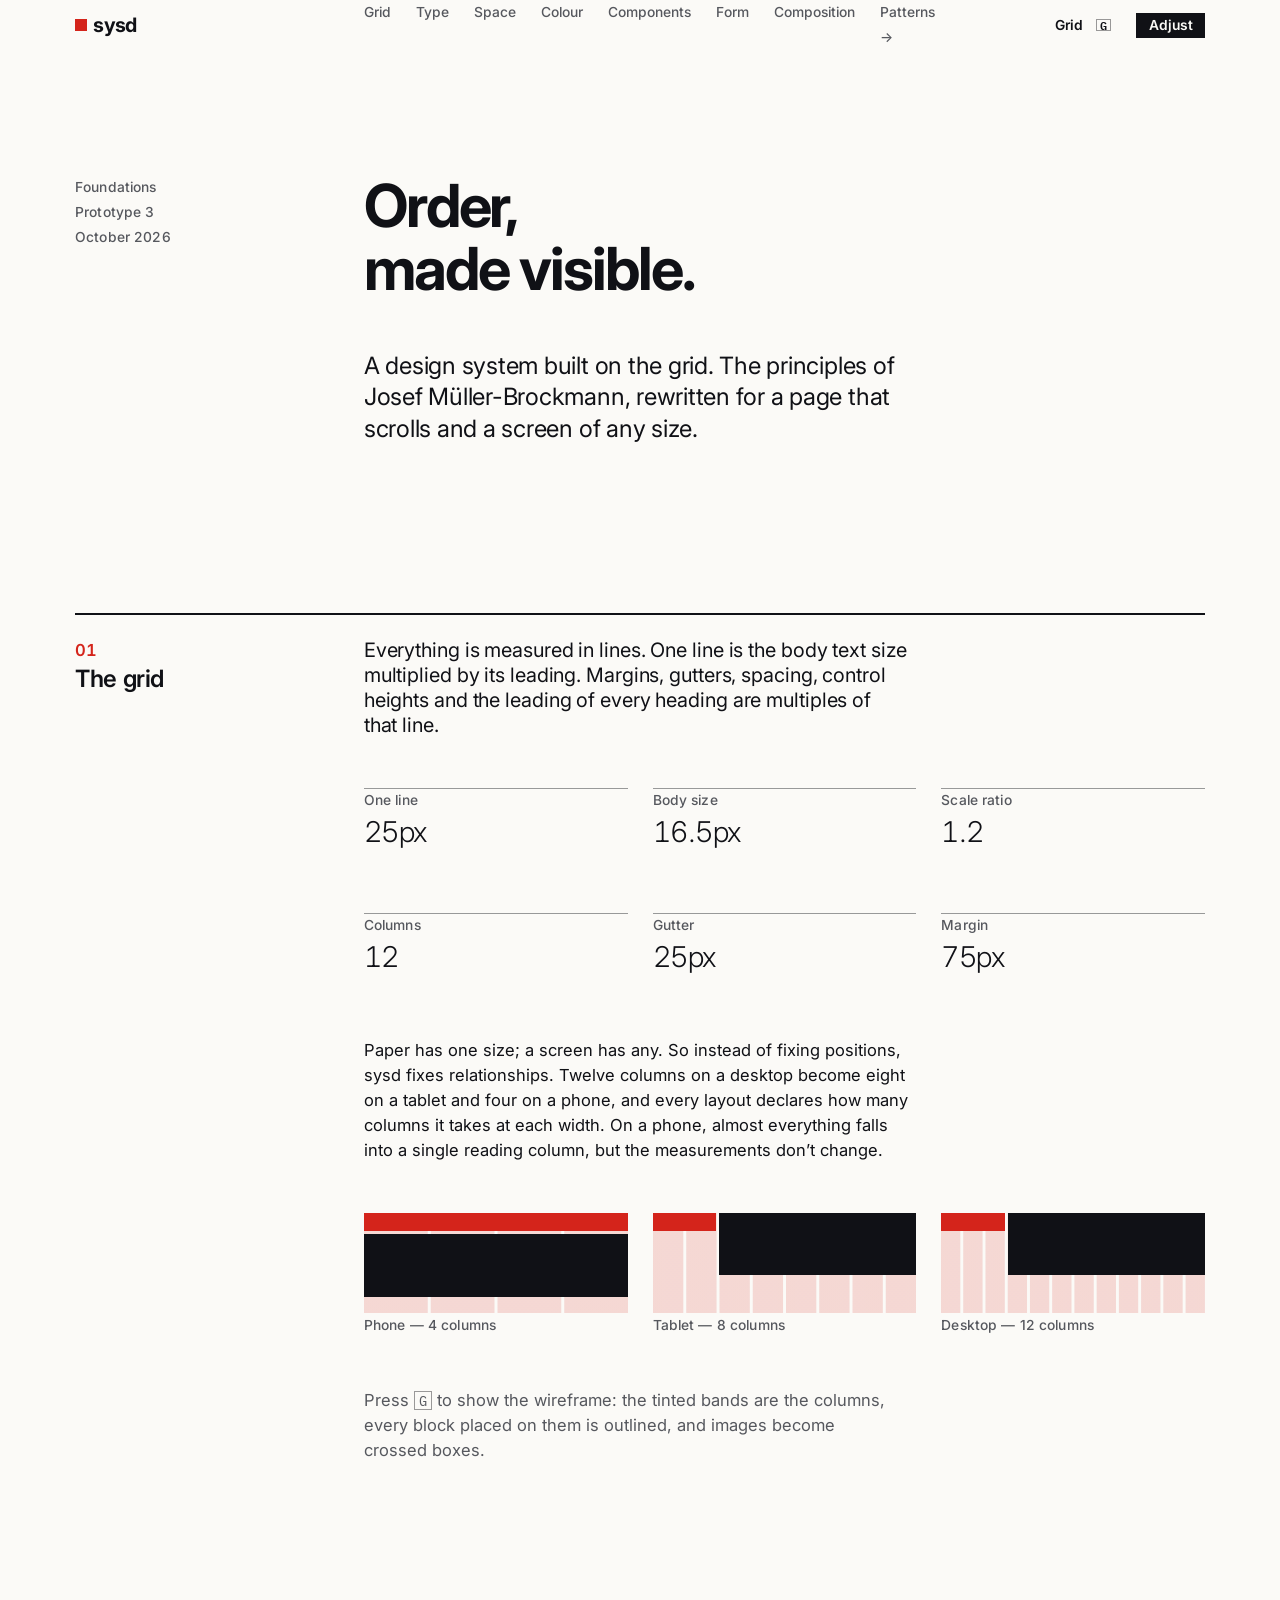
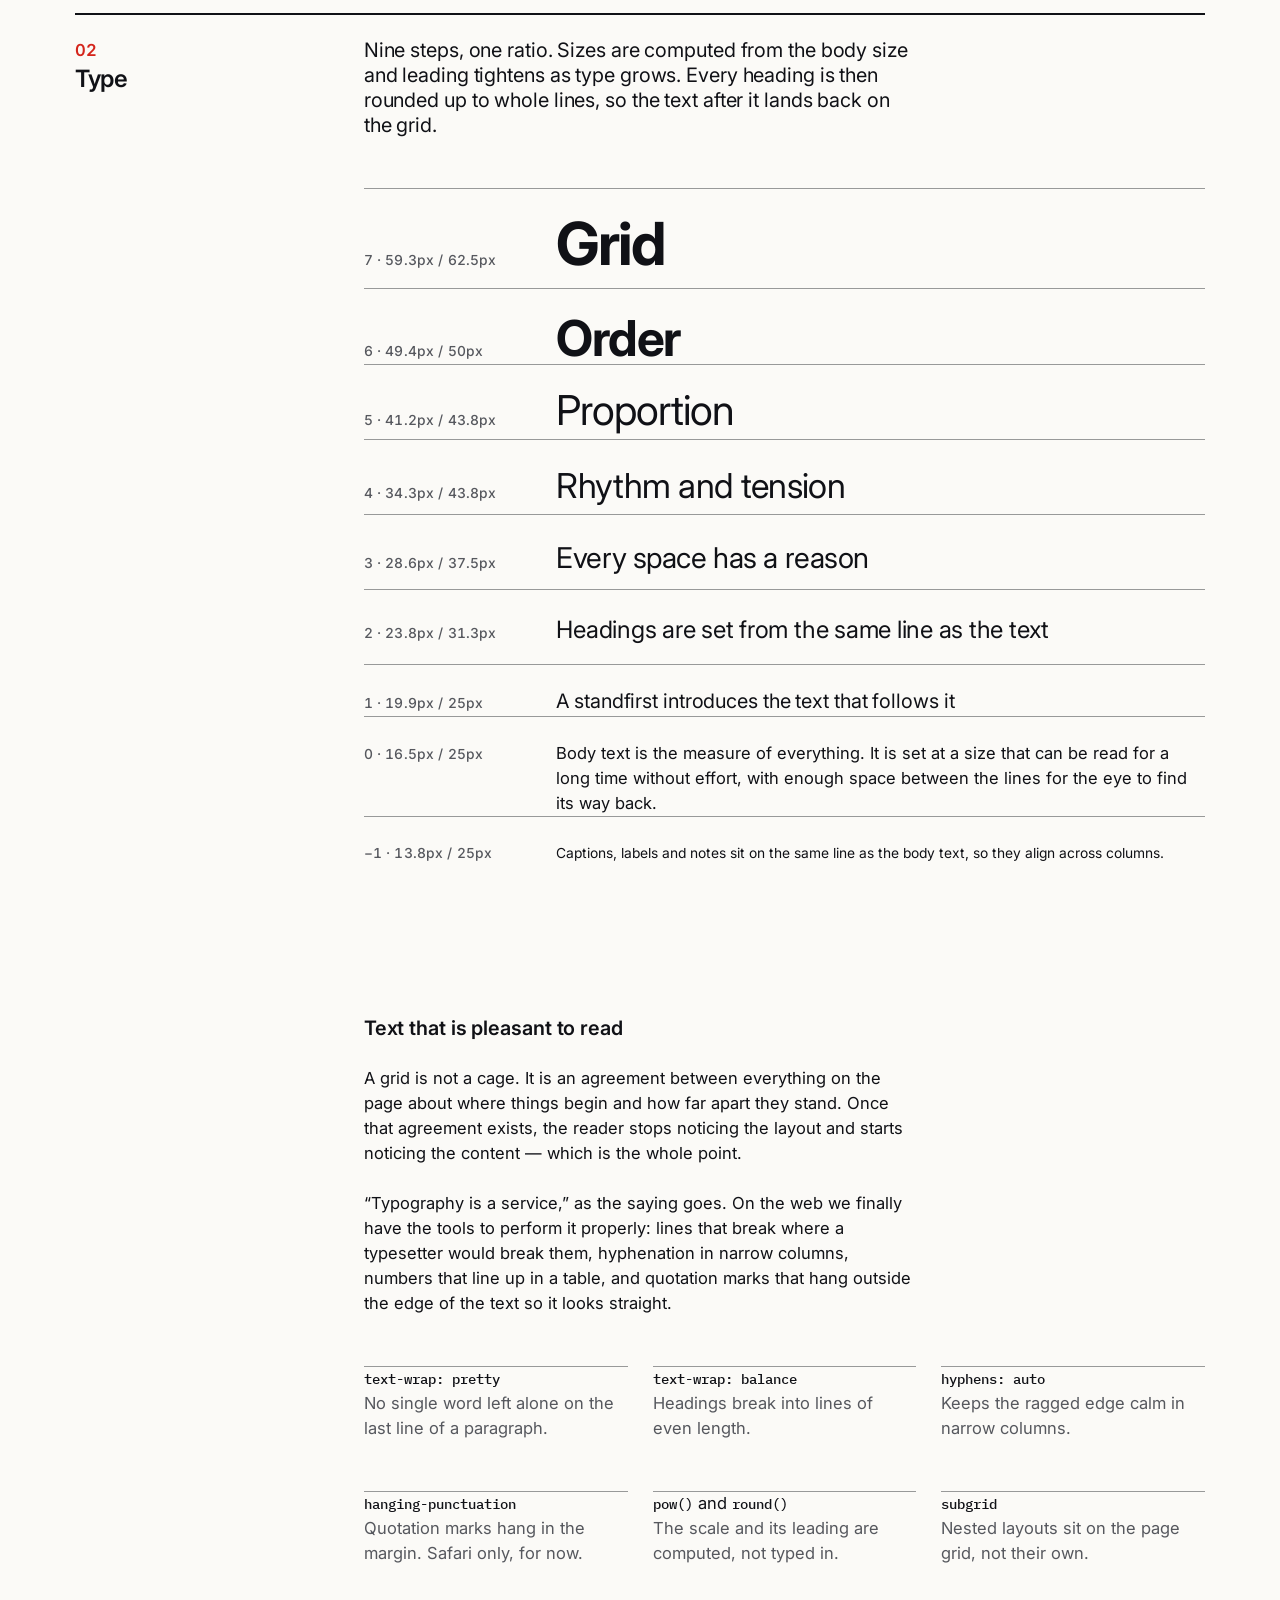
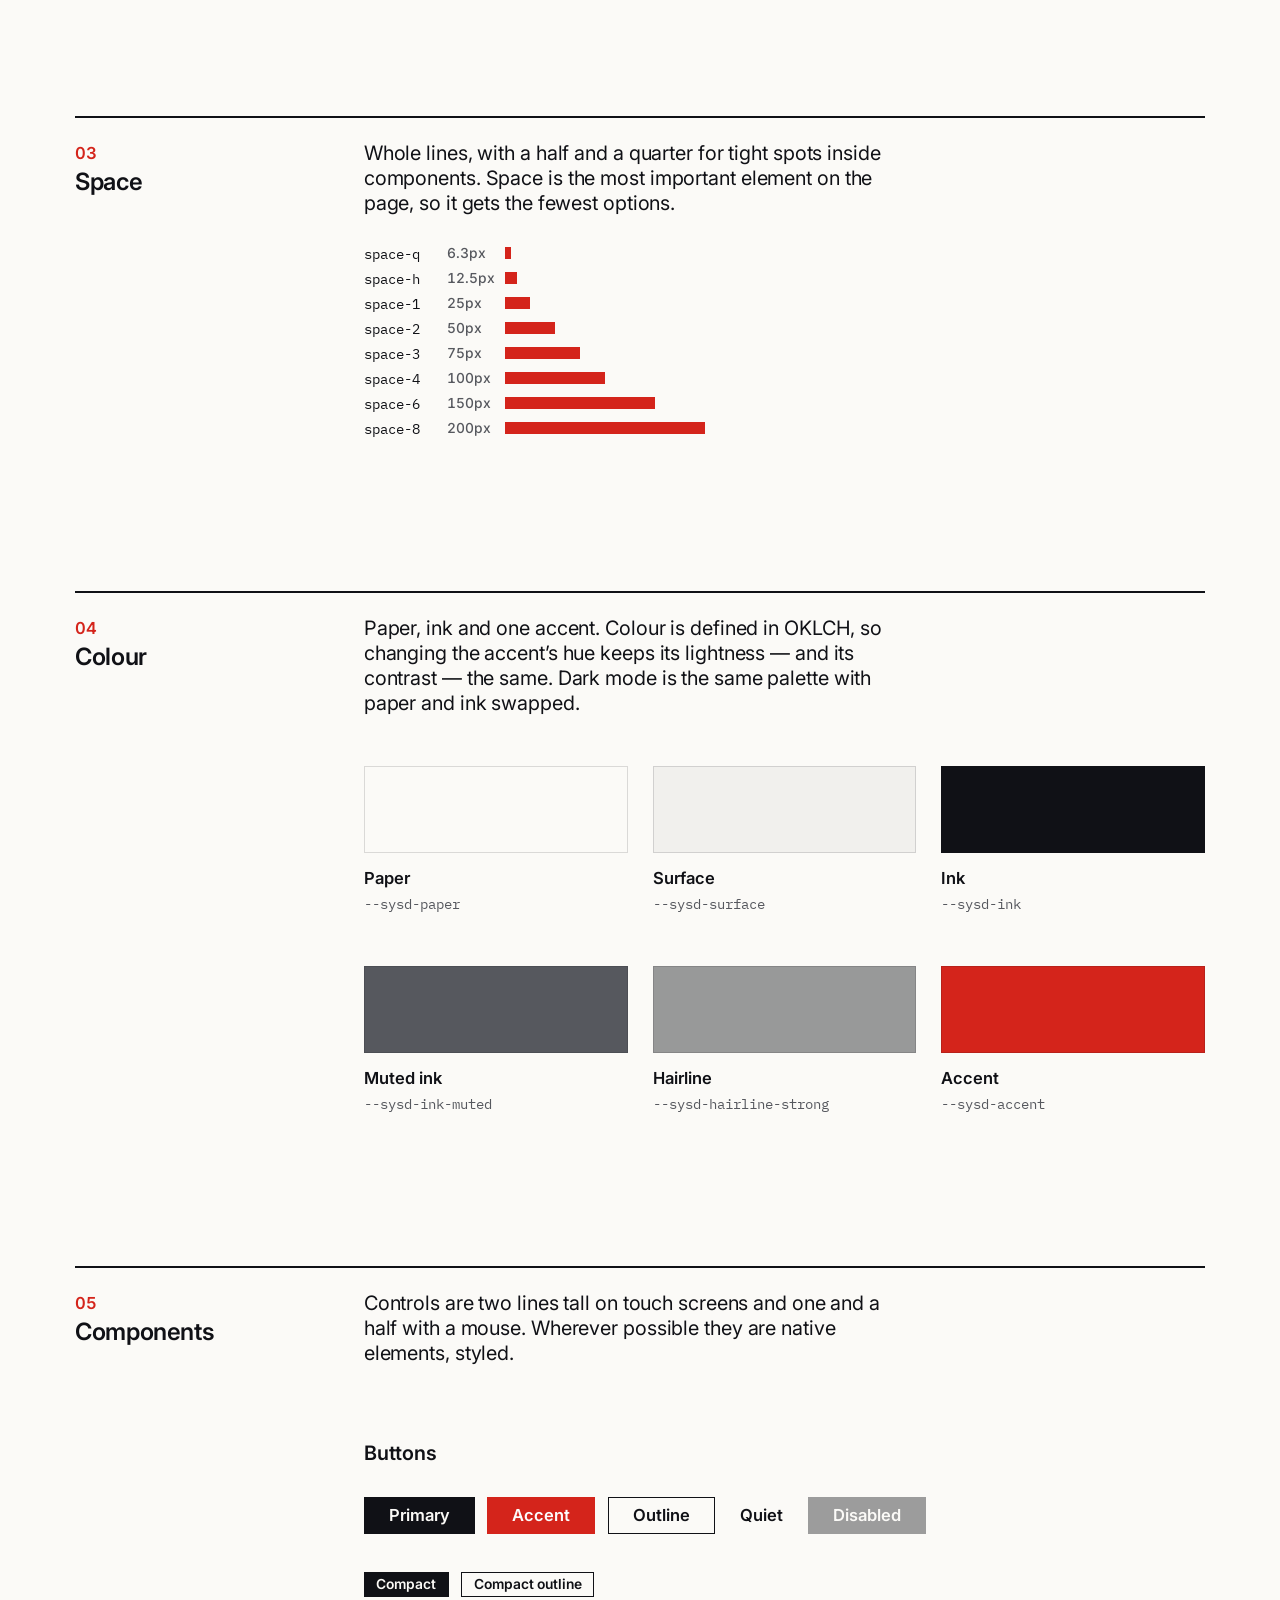
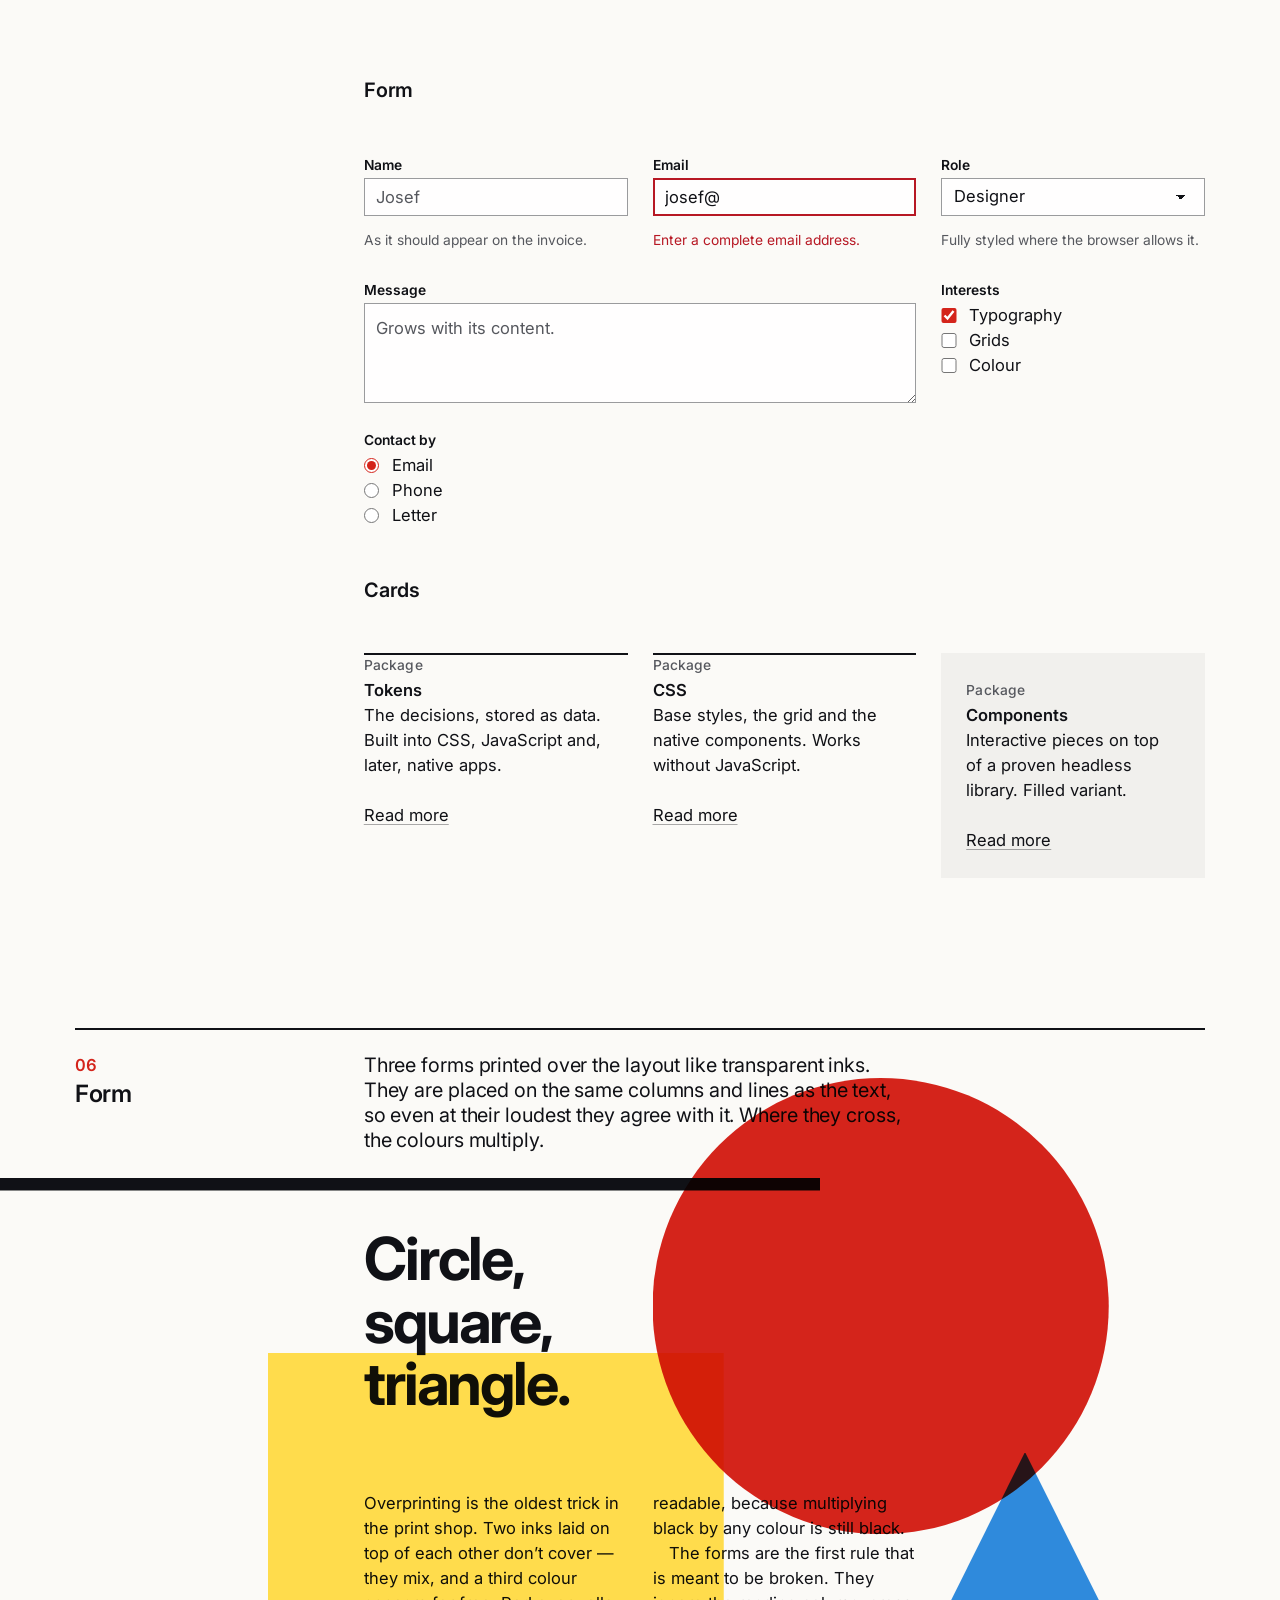
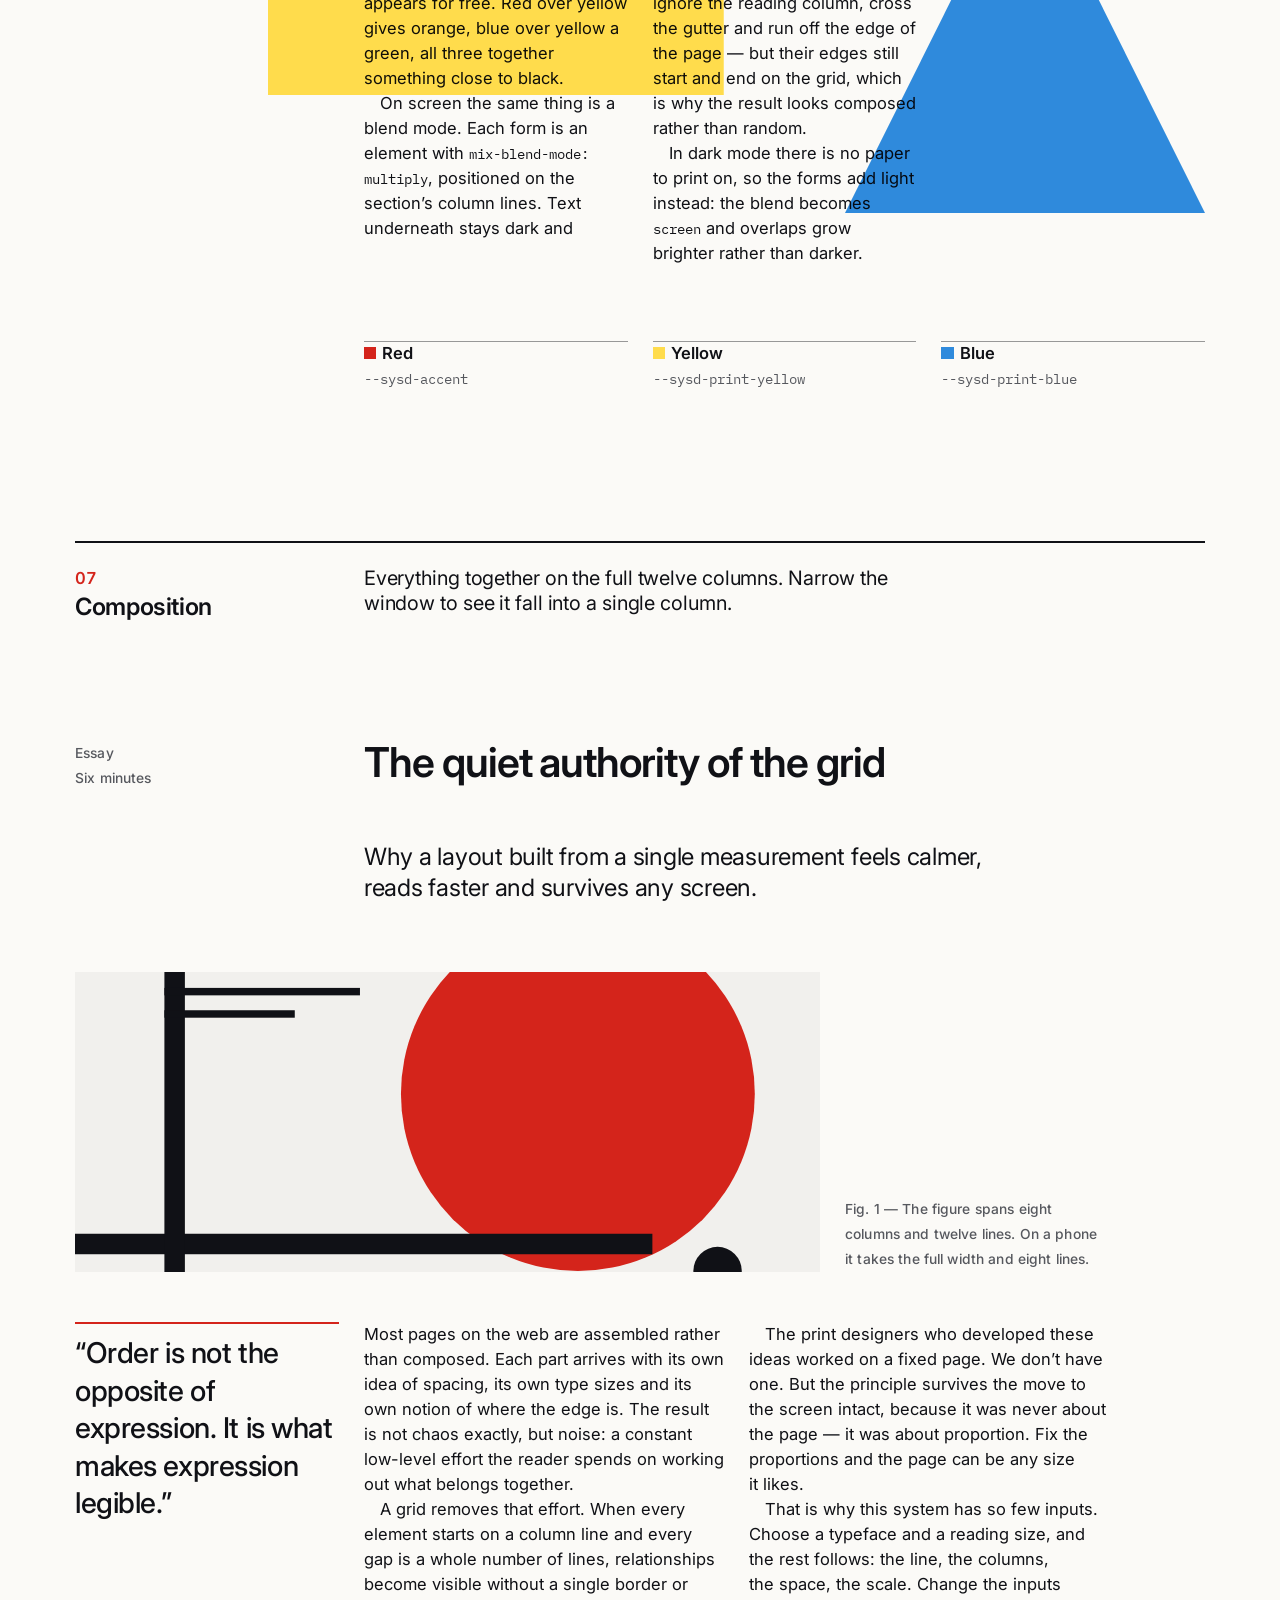
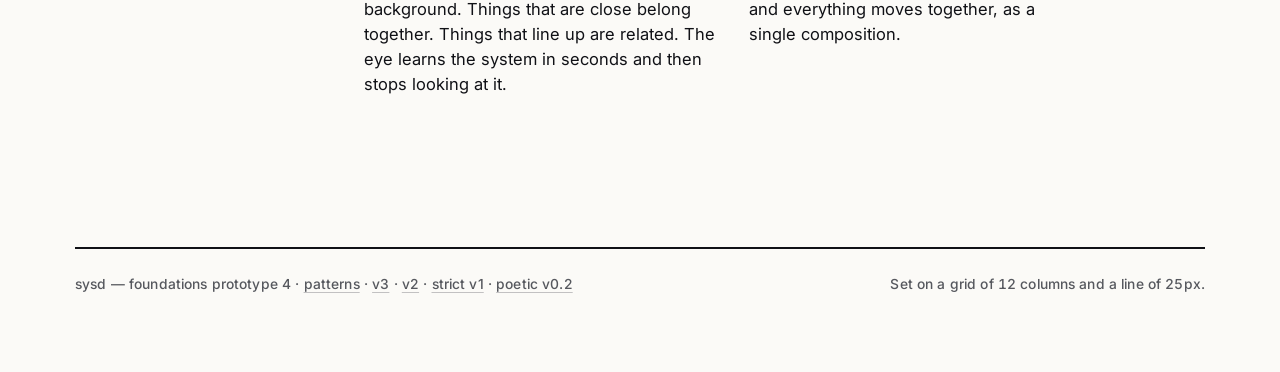
==== prototype/v4/index.html @ 48ac711b "adjustments to prototype v4" ====
<!doctype html>
<html lang="en">
<head>
  <meta charset="utf-8">
  <meta name="viewport" content="width=device-width, initial-scale=1">
  <title>sysd — foundations v4</title>
  <meta name="description" content="Foundations prototype for sysd, a design system built on the grid.">
  <link rel="preconnect" href="https://fonts.googleapis.com">
  <link rel="preconnect" href="https://fonts.gstatic.com" crossorigin>
  <link rel="stylesheet" href="https://fonts.googleapis.com/css2?family=Inter:ital,opsz,wght@0,14..32,100..900;1,14..32,100..900&family=Schibsted+Grotesk:ital,wght@0,400..900;1,400..900&family=Instrument+Sans:ital,wght@0,400..700;1,400..700&family=Hanken+Grotesk:ital,wght@0,100..900;1,100..900&family=IBM+Plex+Sans:ital,wght@0,400;0,500;0,600;0,700;1,400&family=IBM+Plex+Mono:wght@400;500&display=swap">
  <link rel="stylesheet" href="sysd.css">
  <link rel="stylesheet" href="prototype.css">
  <script src="prototype.js" defer></script>
</head>
<body>

<header class="site-header sysd-page">
  <a class="wordmark" href="#top" id="top">sysd</a>
  <nav class="site-nav" aria-label="Sections">
    <a href="#grid">Grid</a>
    <a href="#type">Type</a>
    <a href="#space">Space</a>
    <a href="#colour">Colour</a>
    <a href="#components">Components</a>
    <a href="#form">Form</a>
    <a href="#composition">Composition</a>
    <a href="patterns.html">Patterns →</a>
  </nav>
  <div class="site-tools sysd-actions">
    <button class="sysd-button sysd-button--quiet sysd-button--compact" type="button" data-grid-toggle aria-pressed="false">Grid <kbd>G</kbd></button>
    <button class="sysd-button sysd-button--compact" type="button" popovertarget="controls">Adjust</button>
  </div>
</header>

<main class="sysd-page">

  <!-- Hero -->
  <section class="hero sysd-asym" aria-labelledby="hero-title">
    <div class="sysd-aside">
      <p class="sysd-label">Foundations<br>Prototype 3<br>October 2026</p>
    </div>
    <div class="sysd-main">
      <h1 class="sysd-step-7 hero__title" id="hero-title"><span>Order,</span> <span>made visible.</span></h1>
      <p class="sysd-step-2 hero__lead sysd-measure">A design system built on the grid. The principles of Josef Müller-Brockmann, rewritten for a page that scrolls and a screen of any size.</p>
    </div>
  </section>

  <!-- 01 Grid -->
  <section class="section sysd-asym sysd-rule" id="grid" aria-labelledby="grid-title">
    <div class="sysd-aside section__head">
      <p class="section__num">01</p>
      <h2 id="grid-title">The grid</h2>
    </div>
    <div class="sysd-main sysd-flow">
      <p class="sysd-step-1 sysd-measure">Everything is measured in lines. One line is the body text size multiplied by its leading. Margins, gutters, spacing, control heights and the leading of every heading are multiples of that line.</p>

      <dl class="sysd-cols readout" style="--sm: 2; --md: 4; --lg: 3">
        <div><dt class="sysd-label">One line</dt><dd class="sysd-step-3 sysd-num" data-readout="u"></dd></div>
        <div><dt class="sysd-label">Body size</dt><dd class="sysd-step-3 sysd-num" data-readout="size"></dd></div>
        <div><dt class="sysd-label">Scale ratio</dt><dd class="sysd-step-3 sysd-num" data-readout="ratio"></dd></div>
        <div><dt class="sysd-label">Columns</dt><dd class="sysd-step-3 sysd-num" data-readout="columns"></dd></div>
        <div><dt class="sysd-label">Gutter</dt><dd class="sysd-step-3 sysd-num" data-readout="gutter"></dd></div>
        <div><dt class="sysd-label">Margin</dt><dd class="sysd-step-3 sysd-num" data-readout="margin"></dd></div>
      </dl>

      <p class="sysd-measure">Paper has one size; a screen has any. So instead of fixing positions, sysd fixes relationships. Twelve columns on a desktop become eight on a tablet and four on a phone, and every layout declares how many columns it takes at each width. On a phone, almost everything falls into a single reading column, but the measurements don’t change.</p>

      <div class="sysd-cols diagrams" style="--sm: 4; --md: 4; --lg: 3" aria-hidden="true">
        <figure class="diagram" style="--n: 4">
          <div class="diagram__grid">
            <span class="diagram__aside" style="grid-column: 1 / -1"></span>
            <span class="diagram__main" style="grid-column: 1 / -1"></span>
          </div>
          <figcaption class="sysd-label">Phone — 4 columns</figcaption>
        </figure>
        <figure class="diagram" style="--n: 8">
          <div class="diagram__grid">
            <span class="diagram__aside" style="grid-column: 1 / span 2"></span>
            <span class="diagram__main" style="grid-column: 3 / -1; grid-row: 1"></span>
          </div>
          <figcaption class="sysd-label">Tablet — 8 columns</figcaption>
        </figure>
        <figure class="diagram" style="--n: 12">
          <div class="diagram__grid">
            <span class="diagram__aside" style="grid-column: 1 / span 3"></span>
            <span class="diagram__main" style="grid-column: 4 / -1; grid-row: 1"></span>
          </div>
          <figcaption class="sysd-label">Desktop — 12 columns</figcaption>
        </figure>
      </div>

      <p class="sysd-measure sysd-muted">Press <kbd>G</kbd> to show the wireframe: the tinted bands are the columns, every block placed on them is outlined, and images become crossed boxes.</p>
    </div>
  </section>

  <!-- 02 Type -->
  <section class="section sysd-asym sysd-rule" id="type" aria-labelledby="type-title">
    <div class="sysd-aside section__head">
      <p class="section__num">02</p>
      <h2 id="type-title">Type</h2>
    </div>
    <div class="sysd-main">
      <p class="sysd-step-1 sysd-measure">Nine steps, one ratio. Sizes are computed from the body size and leading tightens as type grows. Every heading is then rounded up to whole lines, so the text after it lands back on the grid.</p>

      <div class="specimen sysd-region">
        <div class="specimen__row sysd-region sysd-snap"><p class="specimen__meta sysd-label sysd-num">7 · <span data-readout="fs-7"></span> / <span data-readout="lh-7"></span></p><p class="sysd-step-7">Grid</p></div>
        <div class="specimen__row sysd-region sysd-snap"><p class="specimen__meta sysd-label sysd-num">6 · <span data-readout="fs-6"></span> / <span data-readout="lh-6"></span></p><p class="sysd-step-6">Order</p></div>
        <div class="specimen__row sysd-region sysd-snap"><p class="specimen__meta sysd-label sysd-num">5 · <span data-readout="fs-5"></span> / <span data-readout="lh-5"></span></p><p class="sysd-step-5">Proportion</p></div>
        <div class="specimen__row sysd-region sysd-snap"><p class="specimen__meta sysd-label sysd-num">4 · <span data-readout="fs-4"></span> / <span data-readout="lh-4"></span></p><p class="sysd-step-4">Rhythm and tension</p></div>
        <div class="specimen__row sysd-region sysd-snap"><p class="specimen__meta sysd-label sysd-num">3 · <span data-readout="fs-3"></span> / <span data-readout="lh-3"></span></p><p class="sysd-step-3">Every space has a reason</p></div>
        <div class="specimen__row sysd-region sysd-snap"><p class="specimen__meta sysd-label sysd-num">2 · <span data-readout="fs-2"></span> / <span data-readout="lh-2"></span></p><p class="sysd-step-2">Headings are set from the same line as the text</p></div>
        <div class="specimen__row sysd-region sysd-snap"><p class="specimen__meta sysd-label sysd-num">1 · <span data-readout="fs-1"></span> / <span data-readout="lh-1"></span></p><p class="sysd-step-1">A standfirst introduces the text that follows it</p></div>
        <div class="specimen__row sysd-region sysd-snap"><p class="specimen__meta sysd-label sysd-num">0 · <span data-readout="fs-0"></span> / <span data-readout="lh-0"></span></p><p class="sysd-step-0">Body text is the measure of everything. It is set at a size that can be read for a long time without effort, with enough space between the lines for the eye to find its way back.</p></div>
        <div class="specimen__row sysd-region sysd-snap"><p class="specimen__meta sysd-label sysd-num">−1 · <span data-readout="fs--1"></span> / <span data-readout="lh--1"></span></p><p class="sysd-step--1">Captions, labels and notes sit on the same line as the body text, so they align across columns.</p></div>
      </div>

      <div class="prose sysd-flow sysd-measure">
        <h3>Text that is pleasant to read</h3>
        <p>A grid is not a cage. It is an agreement between everything on the page about where things begin and how far apart they stand. Once that agreement exists, the reader stops noticing the layout and starts noticing the content — which is the whole point.</p>
        <p>“Typography is a service,” as the saying goes. On the web we finally have the tools to perform it properly: lines that break where a typesetter would break them, hyphenation in narrow columns, numbers that line up in a table, and quotation marks that hang outside the edge of the text so it looks straight.</p>
      </div>

      <dl class="sysd-cols features" style="--sm: 4; --md: 4; --lg: 3">
        <div><dt><code>text-wrap: pretty</code></dt><dd>No single word left alone on the last line of a paragraph.</dd></div>
        <div><dt><code>text-wrap: balance</code></dt><dd>Headings break into lines of even length.</dd></div>
        <div><dt><code>hyphens: auto</code></dt><dd>Keeps the ragged edge calm in narrow columns.</dd></div>
        <div><dt><code>hanging-punctuation</code></dt><dd>Quotation marks hang in the margin. Safari only, for now.</dd></div>
        <div><dt><code>pow()</code> and <code>round()</code></dt><dd>The scale and its leading are computed, not typed in.</dd></div>
        <div><dt><code>subgrid</code></dt><dd>Nested layouts sit on the page grid, not their own.</dd></div>
      </dl>
    </div>
  </section>

  <!-- 03 Space -->
  <section class="section sysd-asym sysd-rule" id="space" aria-labelledby="space-title">
    <div class="sysd-aside section__head">
      <p class="section__num">03</p>
      <h2 id="space-title">Space</h2>
    </div>
    <div class="sysd-main sysd-flow">
      <p class="sysd-step-1 sysd-measure">Whole lines, with a half and a quarter for tight spots inside components. Space is the most important element on the page, so it gets the fewest options.</p>
      <ul class="space-scale" role="list">
        <li><code>space-q</code><span class="sysd-label sysd-num" data-readout="space-q"></span><i style="--w: var(--sysd-space-q)"></i></li>
        <li><code>space-h</code><span class="sysd-label sysd-num" data-readout="space-h"></span><i style="--w: var(--sysd-space-h)"></i></li>
        <li><code>space-1</code><span class="sysd-label sysd-num" data-readout="space-1"></span><i style="--w: var(--sysd-space-1)"></i></li>
        <li><code>space-2</code><span class="sysd-label sysd-num" data-readout="space-2"></span><i style="--w: var(--sysd-space-2)"></i></li>
        <li><code>space-3</code><span class="sysd-label sysd-num" data-readout="space-3"></span><i style="--w: var(--sysd-space-3)"></i></li>
        <li><code>space-4</code><span class="sysd-label sysd-num" data-readout="space-4"></span><i style="--w: var(--sysd-space-4)"></i></li>
        <li><code>space-6</code><span class="sysd-label sysd-num" data-readout="space-6"></span><i style="--w: var(--sysd-space-6)"></i></li>
        <li><code>space-8</code><span class="sysd-label sysd-num" data-readout="space-8"></span><i style="--w: var(--sysd-space-8)"></i></li>
      </ul>
    </div>
  </section>

  <!-- 04 Colour -->
  <section class="section sysd-asym sysd-rule" id="colour" aria-labelledby="colour-title">
    <div class="sysd-aside section__head">
      <p class="section__num">04</p>
      <h2 id="colour-title">Colour</h2>
    </div>
    <div class="sysd-main sysd-flow">
      <p class="sysd-step-1 sysd-measure">Paper, ink and one accent. Colour is defined in OKLCH, so changing the accent’s hue keeps its lightness — and its contrast — the same. Dark mode is the same palette with paper and ink swapped.</p>
      <ul class="sysd-cols swatches" role="list" style="--sm: 2; --md: 2; --lg: 3">
        <li><i style="--c: var(--sysd-paper)"></i><b>Paper</b><code>--sysd-paper</code></li>
        <li><i style="--c: var(--sysd-surface)"></i><b>Surface</b><code>--sysd-surface</code></li>
        <li><i style="--c: var(--sysd-ink)"></i><b>Ink</b><code>--sysd-ink</code></li>
        <li><i style="--c: var(--sysd-ink-muted)"></i><b>Muted ink</b><code>--sysd-ink-muted</code></li>
        <li><i style="--c: var(--sysd-hairline-strong)"></i><b>Hairline</b><code>--sysd-hairline-strong</code></li>
        <li><i style="--c: var(--sysd-accent)"></i><b>Accent</b><code>--sysd-accent</code></li>
      </ul>
    </div>
  </section>

  <!-- 05 Components -->
  <section class="section sysd-asym sysd-rule" id="components" aria-labelledby="components-title">
    <div class="sysd-aside section__head">
      <p class="section__num">05</p>
      <h2 id="components-title">Components</h2>
    </div>
    <div class="sysd-main sysd-flow">
      <p class="sysd-step-1 sysd-measure">Controls are two lines tall on touch screens and one and a half with a mouse. Wherever possible they are native elements, styled.</p>

      <h3>Buttons</h3>
      <div class="sysd-actions">
        <button class="sysd-button" type="button">Primary</button>
        <button class="sysd-button sysd-button--accent" type="button">Accent</button>
        <button class="sysd-button sysd-button--outline" type="button">Outline</button>
        <button class="sysd-button sysd-button--quiet" type="button">Quiet</button>
        <button class="sysd-button" type="button" disabled>Disabled</button>
      </div>
      <div class="sysd-actions">
        <button class="sysd-button sysd-button--compact" type="button">Compact</button>
        <button class="sysd-button sysd-button--compact sysd-button--outline" type="button">Compact outline</button>
      </div>

      <h3>Form</h3>
      <form class="sysd-cols form-demo" style="--sm: 4; --md: 4; --lg: 3" onsubmit="return false">
        <div class="sysd-field">
          <label class="sysd-field__label" for="f-name">Name</label>
          <input class="sysd-input" id="f-name" type="text" placeholder="Josef" autocomplete="off">
          <p class="sysd-field__hint">As it should appear on the invoice.</p>
        </div>
        <div class="sysd-field">
          <label class="sysd-field__label" for="f-email">Email</label>
          <input class="sysd-input" id="f-email" type="email" value="josef@" aria-invalid="true" aria-describedby="f-email-err">
          <p class="sysd-field__hint sysd-field__hint--error" id="f-email-err">Enter a complete email address.</p>
        </div>
        <div class="sysd-field">
          <label class="sysd-field__label" for="f-role">Role</label>
          <select class="sysd-select" id="f-role">
            <option>Designer</option>
            <option>Developer</option>
            <option>Typographer</option>
            <option>Something else</option>
          </select>
          <p class="sysd-field__hint">Fully styled where the browser allows it.</p>
        </div>
        <div class="sysd-field" style="--md: 8; --lg: 6">
          <label class="sysd-field__label" for="f-msg">Message</label>
          <textarea class="sysd-textarea" id="f-msg" rows="3" placeholder="Grows with its content."></textarea>
        </div>
        <fieldset class="sysd-fieldset">
          <legend>Interests</legend>
          <label class="sysd-check"><input type="checkbox" checked> Typography</label>
          <label class="sysd-check"><input type="checkbox"> Grids</label>
          <label class="sysd-check"><input type="checkbox"> Colour</label>
        </fieldset>
        <fieldset class="sysd-fieldset">
          <legend>Contact by</legend>
          <label class="sysd-check"><input type="radio" name="contact" checked> Email</label>
          <label class="sysd-check"><input type="radio" name="contact"> Phone</label>
          <label class="sysd-check"><input type="radio" name="contact"> Letter</label>
        </fieldset>
      </form>

      <h3>Cards</h3>
      <div class="sysd-cols" style="--sm: 4; --md: 4; --lg: 3">
        <article class="sysd-card">
          <p class="sysd-label">Package</p>
          <h4>Tokens</h4>
          <p>The decisions, stored as data. Built into CSS, JavaScript and, later, native apps.</p>
          <a href="#grid">Read more</a>
        </article>
        <article class="sysd-card">
          <p class="sysd-label">Package</p>
          <h4>CSS</h4>
          <p>Base styles, the grid and the native components. Works without JavaScript.</p>
          <a href="#type">Read more</a>
        </article>
        <article class="sysd-card sysd-card--filled">
          <p class="sysd-label">Package</p>
          <h4>Components</h4>
          <p>Interactive pieces on top of a proven headless library. Filled variant.</p>
          <a href="#components">Read more</a>
        </article>
      </div>
    </div>
  </section>

  <!-- 06 Form -->
  <section class="section sysd-asym sysd-rule sysd-overprint form" id="form" aria-labelledby="form-title">
    <div class="sysd-aside section__head">
      <p class="section__num">06</p>
      <h2 id="form-title">Form</h2>
    </div>
    <div class="sysd-main">
      <p class="sysd-step-1 sysd-measure">Three forms printed over the layout like transparent inks. They are placed on the same columns and lines as the text, so even at their loudest they agree with it. Where they cross, the colours multiply.</p>
      <p class="sysd-step-7 form__display">Circle,<br>square,<br>triangle.</p>
      <div class="sysd-text-columns sysd-span form__text" style="--span-md: 8; --span-lg: 6">
        <p>Overprinting is the oldest trick in the print shop. Two inks laid on top of each other don’t cover — they mix, and a third colour appears for free. Red over yellow gives orange, blue over yellow a green, all three together something close to black.</p>
        <p>On screen the same thing is a blend mode. Each form is an element with <code>mix-blend-mode: multiply</code>, positioned on the section’s column lines. Text underneath stays dark and readable, because multiplying black by any colour is still black.</p>
        <p>The forms are the first rule that is meant to be broken. They ignore the reading column, cross the gutter and run off the edge of the page — but their edges still start and end on the grid, which is why the result looks composed rather than random.</p>
        <p>In dark mode there is no paper to print on, so the forms add light instead: the blend becomes <code>screen</code> and overlaps grow brighter rather than darker.</p>
      </div>
      <dl class="sysd-cols form__inks" style="--sm: 2; --md: 4; --lg: 3">
        <div><dt><i style="--c: var(--sysd-accent)"></i>Red</dt><dd><code>--sysd-accent</code></dd></div>
        <div><dt><i style="--c: var(--sysd-print-yellow)"></i>Yellow</dt><dd><code>--sysd-print-yellow</code></dd></div>
        <div><dt><i style="--c: var(--sysd-print-blue)"></i>Blue</dt><dd><code>--sysd-print-blue</code></dd></div>
      </dl>
    </div>

    <i class="sysd-shape sysd-shape--circle" aria-hidden="true"
       style="--start: 3; --span: 2; --start-md: 5; --span-md: 4; --start-lg: 7; --span-lg: 5; --top: 11; --top-md: 8; --top-lg: 2"></i>
    <i class="sysd-shape sysd-shape--yellow" aria-hidden="true"
       style="--start: 2; --span: 2; --start-md: 3; --span-md: 4; --start-lg: 3; --span-lg: 5; --top: 17; --top-md: 13; --top-lg: 13; --ratio: 2; --ratio-lg: 4 / 3"></i>
    <i class="sysd-shape sysd-shape--triangle sysd-shape--blue" aria-hidden="true"
       style="--start: 4; --span: 1; --start-md: 7; --span-md: 2; --start-lg: 9; --span-lg: 4; --top: 15; --top-md: 9; --top-lg: 17"></i>
    <i class="sysd-shape sysd-shape--bar sysd-shape--ink sysd-shape--bleed" aria-hidden="true"
       style="--start: 1; --span: 3; --start-md: 1; --span-md: 5; --start-lg: 1; --span-lg: 8; --top: 4.5; --top-md: 4.5; --top-lg: 6"></i>
  </section>

  <!-- 07 Composition -->
  <section class="section sysd-asym sysd-rule" id="composition" aria-labelledby="composition-title">
    <div class="sysd-aside section__head">
      <p class="section__num">07</p>
      <h2 id="composition-title">Composition</h2>
    </div>
    <div class="sysd-main">
      <p class="sysd-step-1 sysd-measure">Everything together on the full twelve columns. Narrow the window to see it fall into a single column.</p>
    </div>

    <article class="composition sysd-region" aria-label="Example article">
      <p class="sysd-label sysd-span" style="--span-md: 2; --span-lg: 3">Essay<br>Six minutes</p>
      <h3 class="sysd-step-5 sysd-span composition__title" style="--start-md: 3; --span-md: 6; --start-lg: 4; --span-lg: 9">The quiet authority of the grid</h3>
      <p class="sysd-step-2 sysd-span" style="--start-md: 3; --span-md: 6; --start-lg: 4; --span-lg: 7">Why a layout built from a single measurement feels calmer, reads faster and survives any screen.</p>

      <figure class="composition__figure sysd-span" style="--span-md: 8; --start-lg: 1; --span-lg: 8">
        <svg viewBox="0 0 800 480" preserveAspectRatio="xMidYMid slice" role="img" aria-label="Abstract composition: a large accent circle crossed by black bars">
          <rect class="poster-bg" width="800" height="480"/>
          <circle class="poster-accent" cx="540" cy="210" r="190"/>
          <rect class="poster-ink" x="0" y="360" width="620" height="22"/>
          <rect class="poster-ink" x="96" y="40" width="22" height="440"/>
          <rect class="poster-ink" x="96" y="96" width="210" height="8"/>
          <rect class="poster-ink" x="96" y="120" width="140" height="8"/>
          <circle class="poster-ink" cx="690" cy="400" r="26"/>
        </svg>
      </figure>
      <p class="sysd-label sysd-span composition__caption" style="--span-md: 6; --start-lg: 9; --span-lg: 3">Fig. 1 — The figure spans eight columns and twelve lines. On a phone it takes the full width and eight lines.</p>

      <blockquote class="sysd-step-3 sysd-span composition__quote" style="--span-md: 8; --start-lg: 1; --span-lg: 3">
        <p>Order is not the opposite of expression. It is what makes expression legible.</p>
      </blockquote>
      <div class="sysd-text-columns sysd-span composition__body" style="--span-md: 8; --start-lg: 4; --span-lg: 8">
        <p>Most pages on the web are assembled rather than composed. Each part arrives with its own idea of spacing, its own type sizes and its own notion of where the edge is. The result is not chaos exactly, but noise: a constant low-level effort the reader spends on working out what belongs together.</p>
        <p>A grid removes that effort. When every element starts on a column line and every gap is a whole number of lines, relationships become visible without a single border or background. Things that are close belong together. Things that line up are related. The eye learns the system in seconds and then stops looking at it.</p>
        <p>The print designers who developed these ideas worked on a fixed page. We don’t have one. But the principle survives the move to the screen intact, because it was never about the page — it was about proportion. Fix the proportions and the page can be any size it likes.</p>
        <p>That is why this system has so few inputs. Choose a typeface and a reading size, and the rest follows: the line, the columns, the space, the scale. Change the inputs and everything moves together, as a single composition.</p>
      </div>
    </article>
  </section>

</main>

<footer class="site-footer sysd-page">
  <p class="sysd-label sysd-span" style="--span-md: 4; --span-lg: 6">sysd — foundations prototype 4 · <a href="patterns.html">patterns</a> · <a href="../v3/index.html">v3</a> · <a href="../v2/index.html">v2</a> · <a href="../v1-strict/index.html">strict v1</a> · <a href="../index.html">poetic v0.2</a></p>
  <p class="sysd-label sysd-span site-footer__end" style="--span-md: 4; --span-lg: 6">Set on a grid of <span class="sysd-num" data-readout="columns"></span> columns and a line of <span class="sysd-num" data-readout="u"></span>.</p>
</footer>

<!-- Grid overlay -->
<div class="grid-overlay" aria-hidden="true">
  <div class="sysd-page">
    <span></span><span></span><span></span><span></span><span></span><span></span>
    <span></span><span></span><span></span><span></span><span></span><span></span>
  </div>
</div>

<!-- Controls -->
<div class="controls" id="controls" popover="manual" aria-labelledby="controls-title">
  <div class="controls__head">
    <h2 class="sysd-step-0" id="controls-title">Inputs</h2>
    <button class="sysd-button sysd-button--quiet sysd-button--compact" type="button" popovertarget="controls" popovertargetaction="hide">Close</button>
  </div>
  <p class="sysd-label">Everything on the page is derived from these values.</p>

  <label class="control">
    <span class="control__name">Body size <output class="sysd-num" for="in-size" id="out-size"></output></span>
    <input type="range" id="in-size" min="14" max="22" step="0.5">
  </label>
  <label class="control">
    <span class="control__name">Leading <output class="sysd-num" for="in-leading" id="out-leading"></output></span>
    <input type="range" id="in-leading" min="1.3" max="1.8" step="0.05">
  </label>
  <label class="control">
    <span class="control__name">Scale ratio</span>
    <select class="sysd-select" id="in-ratio">
      <option value="1.125">1.125 — major second</option>
      <option value="1.2">1.2 — minor third</option>
      <option value="1.25">1.25 — major third</option>
      <option value="1.333">1.333 — perfect fourth</option>
      <option value="1.414">1.414 — augmented fourth</option>
      <option value="1.5">1.5 — perfect fifth</option>
    </select>
  </label>
  <label class="control">
    <span class="control__name">Typeface</span>
    <select class="sysd-select" id="in-font">
      <option>Inter</option>
      <option>Schibsted Grotesk</option>
      <option>Instrument Sans</option>
      <option>Hanken Grotesk</option>
      <option>IBM Plex Sans</option>
    </select>
  </label>
  <label class="control">
    <span class="control__name">Accent hue <output class="sysd-num" for="in-hue" id="out-hue"></output></span>
    <input type="range" id="in-hue" min="0" max="360" step="1" class="control__hue">
  </label>
  <label class="control">
    <span class="control__name">Corner radius <output class="sysd-num" for="in-radius" id="out-radius"></output></span>
    <input type="range" id="in-radius" min="0" max="12" step="1">
  </label>
  <label class="control">
    <span class="control__name">Theme</span>
    <select class="sysd-select" id="in-theme">
      <option value="">Follow system</option>
      <option value="light">Light</option>
      <option value="dark">Dark</option>
    </select>
  </label>

  <div class="control control--colour">
    <span class="control__name">Light paper <output class="sysd-num" for="in-paper-light" id="out-paper-light"></output></span>
    <oklch-input id="in-paper-light" label="Light paper"></oklch-input>
  </div>
  <div class="control control--colour">
    <span class="control__name">Dark paper <output class="sysd-num" for="in-paper-dark" id="out-paper-dark"></output></span>
    <oklch-input id="in-paper-dark" label="Dark paper"></oklch-input>
  </div>
  <p class="sysd-label">Dark paper also colours negative sections without a tone of their own.</p>

  <div class="sysd-actions">
    <button class="sysd-button sysd-button--outline sysd-button--compact" type="button" id="reset">Reset</button>
    <button class="sysd-button sysd-button--quiet sysd-button--compact" type="button" data-grid-toggle aria-pressed="false">Grid <kbd>G</kbd></button>
  </div>
</div>

</body>
</html>
---- prototype/v4/sysd.css ----
/* =====================================================================
   sysd — foundations
   Built on the grid principles of Josef Müller-Brockmann, adapted for
   a page that scrolls and a screen of any size.

   Everything is measured in lines. One line (--sysd-u) is the body text
   size multiplied by its leading. Margins, gutters, spacing, control
   heights and the leading of every heading derive from it.

   Only the values under "Inputs" are chosen by hand.
   ===================================================================== */

@layer reset, tokens, base, layout, components;

/* --------------------------------------------------------------- reset */
@layer reset {
  *, *::before, *::after { box-sizing: border-box; }
  * { margin: 0; }
  img, svg, video { display: block; max-inline-size: 100%; }
  input, button, select, textarea { font: inherit; color: inherit; }
  button { cursor: pointer; }
  fieldset { border: 0; padding: 0; min-inline-size: 0; }
  legend { padding: 0; }
}

/* -------------------------------------------------------------- tokens */
@layer tokens {
  :root {
    /* Inputs — the only values chosen by hand */
    --sysd-size: clamp(0.9375rem, 0.875rem + 0.2vw, 1.0625rem); /* body text size */
    --sysd-leading: 1.5;                                         /* body leading */
    --sysd-ratio-max: 1.2;                                       /* type scale ratio on wide screens */
    --sysd-accent-hue: 29;                                  /* OKLCH hue of the accent */
    --sysd-radius: 0px;
    --sysd-font: "Inter", ui-sans-serif, system-ui, sans-serif;
    --sysd-font-mono: "IBM Plex Mono", ui-monospace, monospace;
    --sysd-paper-light: oklch(0.985 0.004 90);                   /* the page in the light theme */
    --sysd-paper-dark: oklch(0.235 0.012 270);                   /* the page in the dark theme — dark, not black */
    /* Dark tones for negative sections: printed greys, mid-dark and barely tinted */
    --sysd-tone-graphite: oklch(0.37 0.003 90);
    --sysd-tone-night: oklch(0.39 0.022 245);
    --sysd-tone-forest: oklch(0.39 0.02 145);
    --sysd-tone-umber: oklch(0.39 0.018 65);
    --sysd-tone-deep: oklch(0.39 0.045 var(--sysd-accent-hue));  /* the accent's own hue, greyed */

    /* The line — the module everything is measured in. A whole number of
       pixels, so it never accumulates rounding errors down a long page. */
    --sysd-u: round(calc(var(--sysd-size) * var(--sysd-leading)), 1px);
    --sysd-grain: calc(var(--sysd-u) / 4); /* finest step heading leading snaps to */

    /* Space — whole lines, plus a half and a quarter for tight spots */
    --sysd-space-q: var(--sysd-grain);
    --sysd-space-h: calc(var(--sysd-u) / 2);
    --sysd-space-1: var(--sysd-u);
    --sysd-space-2: calc(var(--sysd-u) * 2);
    --sysd-space-3: calc(var(--sysd-u) * 3);
    --sysd-space-4: calc(var(--sysd-u) * 4);
    --sysd-space-6: calc(var(--sysd-u) * 6);
    --sysd-space-8: calc(var(--sysd-u) * 8);

    /* Grid — columns and margins grow with the viewport; the gutter is always one line */
    --sysd-columns: 4;
    --sysd-gutter: var(--sysd-u);
    --sysd-margin: var(--sysd-u);
    --sysd-max-width: 100rem;

    /* Type scale — small screens use a gentler share of the ratio */
    --sysd-ratio-k: 0.75;
    --sysd-ratio: calc(1 + (var(--sysd-ratio-max) - 1) * var(--sysd-ratio-k));
    --sysd-fs--1: calc(var(--sysd-size) / var(--sysd-ratio));
    --sysd-fs-0: var(--sysd-size);
    --sysd-fs-1: calc(var(--sysd-size) * var(--sysd-ratio));
    --sysd-fs-2: calc(var(--sysd-size) * pow(var(--sysd-ratio), 2));
    --sysd-fs-3: calc(var(--sysd-size) * pow(var(--sysd-ratio), 3));
    --sysd-fs-4: calc(var(--sysd-size) * pow(var(--sysd-ratio), 4));
    --sysd-fs-5: calc(var(--sysd-size) * pow(var(--sysd-ratio), 5));
    --sysd-fs-6: calc(var(--sysd-size) * pow(var(--sysd-ratio), 6));
    --sysd-fs-7: calc(var(--sysd-size) * pow(var(--sysd-ratio), 7));

    /* Leading — text sits on whole lines; headings tighten as they grow,
       rounded up to the grain so they never fall off the rhythm */
    --sysd-lh--1: var(--sysd-u);
    --sysd-lh-0: var(--sysd-u);
    --sysd-lh-1: round(up, calc(var(--sysd-fs-1) * 1.25), var(--sysd-grain));
    --sysd-lh-2: round(up, calc(var(--sysd-fs-2) * 1.2), var(--sysd-grain));
    --sysd-lh-3: round(up, calc(var(--sysd-fs-3) * 1.15), var(--sysd-grain));
    --sysd-lh-4: round(up, calc(var(--sysd-fs-4) * 1.1), var(--sysd-grain));
    --sysd-lh-5: round(up, calc(var(--sysd-fs-5) * 1.05), var(--sysd-grain));
    --sysd-lh-6: round(up, calc(var(--sysd-fs-6) * 1), var(--sysd-grain));
    --sysd-lh-7: round(up, calc(var(--sysd-fs-7) * 0.95), var(--sysd-grain));

    /* Controls — two lines on touch screens, one and a half with a mouse */
    --sysd-control: calc(var(--sysd-u) * 2);
    --sysd-target: calc(var(--sysd-u) * 2);
    --sysd-control-snap: calc(round(up, var(--sysd-control), var(--sysd-u)) - var(--sysd-control));
    /* Rows of controls repeat at this whole-line pitch, with at least a quarter line between them */
    --sysd-control-pitch: round(up, calc(var(--sysd-control) + var(--sysd-space-q)), var(--sysd-u));

    /* Strokes and motion */
    --sysd-stroke: 1px;
    --sysd-stroke-strong: 2px;
    --sysd-duration: 160ms;
    --sysd-ease: cubic-bezier(0.2, 0, 0, 1);

    /* Colour — paper and ink, one accent. light-dark() follows color-scheme. */
    color-scheme: light dark;
    --sysd-ink: light-dark(oklch(0.18 0.01 270), oklch(0.95 0.005 90));
    --sysd-ink-muted: light-dark(oklch(0.46 0.01 270), oklch(0.72 0.01 270));
    --sysd-hairline: light-dark(oklch(0.18 0.01 270 / 0.14), oklch(0.95 0.005 90 / 0.16));
    --sysd-hairline-strong: light-dark(oklch(0.18 0.01 270 / 0.42), oklch(0.95 0.005 90 / 0.42));
    --sysd-accent: light-dark(oklch(0.56 0.21 var(--sysd-accent-hue)), oklch(0.68 0.19 var(--sysd-accent-hue)));
    --sysd-on-accent: light-dark(oklch(0.99 0 0), oklch(0.15 0.01 270));
    /* Process inks for overprinted forms. The accent is the first; the other
       two are fixed so overlaps always mix into new colours. */
    --sysd-print-yellow: light-dark(oklch(0.9 0.16 95), oklch(0.52 0.12 95));
    --sysd-print-blue: light-dark(oklch(0.62 0.15 250), oklch(0.42 0.15 250));
    --sysd-danger: light-dark(oklch(0.5 0.19 25), oklch(0.7 0.17 25));
    --sysd-focus: var(--sysd-accent);
  }

  /* Paper and the surfaces made from it. Declared again wherever a section
     changes its paper (.sysd-negative and its tones), because a custom
     property is resolved once, where it is declared. */
  :root,
  .sysd-negative {
    --sysd-paper: light-dark(var(--sysd-paper-light), var(--sysd-paper-dark));
    --sysd-surface: light-dark(
      color-mix(in oklch, var(--sysd-paper-light), black 3%),
      color-mix(in oklch, var(--sysd-paper-dark), white 5%)
    );
    --sysd-field: light-dark(
      color-mix(in oklch, var(--sysd-paper-light), white 85%),
      color-mix(in oklch, var(--sysd-paper-dark), white 3%)
    );
  }

  :root[data-theme="light"] { color-scheme: light; }
  :root[data-theme="dark"] { color-scheme: dark; }

  @media (pointer: fine) {
    :root {
      --sysd-control: calc(var(--sysd-u) * 1.5);
      --sysd-target: var(--sysd-u);
    }
  }

  @media (min-width: 40rem) {
    :root {
      --sysd-columns: 8;
      --sysd-margin: calc(var(--sysd-u) * 2);
      --sysd-ratio-k: 0.875;
    }
  }

  @media (min-width: 64rem) {
    :root {
      --sysd-columns: 12;
      --sysd-margin: calc(var(--sysd-u) * 3);
      --sysd-ratio-k: 1;
    }
  }

  /* Browsers without pow() / round(): a fixed scale, no snapping */
  @supports not ((width: round(up, 1.5px, 1px)) and (width: calc(1px * pow(2, 2)))) {
    :root {
      --sysd-u: calc(var(--sysd-size) * var(--sysd-leading));
      --sysd-fs--1: 0.833rem;
      --sysd-fs-1: 1.2rem;
      --sysd-fs-2: 1.44rem;
      --sysd-fs-3: 1.728rem;
      --sysd-fs-4: 2.074rem;
      --sysd-fs-5: 2.488rem;
      --sysd-fs-6: 2.986rem;
      --sysd-fs-7: 3.583rem;
      --sysd-lh-1: calc(var(--sysd-fs-1) * 1.25);
      --sysd-lh-2: calc(var(--sysd-fs-2) * 1.2);
      --sysd-lh-3: calc(var(--sysd-fs-3) * 1.15);
      --sysd-lh-4: calc(var(--sysd-fs-4) * 1.1);
      --sysd-lh-5: calc(var(--sysd-fs-5) * 1.05);
      --sysd-lh-6: var(--sysd-fs-6);
      --sysd-lh-7: calc(var(--sysd-fs-7) * 0.95);
      --sysd-control-snap: 0px;
    }
  }
}

/* ---------------------------------------------------------------- base */
@layer base {
  html {
    background: var(--sysd-paper);
    color: var(--sysd-ink);
    -webkit-text-size-adjust: 100%;
    text-size-adjust: 100%;
  }

  body {
    overflow-x: clip; /* full-bleed images reach the viewport edge without a sideways scroll */
    font-family: var(--sysd-font);
    font-size: var(--sysd-fs-0);
    line-height: var(--sysd-lh-0);
    font-optical-sizing: auto;
    font-kerning: normal;
    -webkit-font-smoothing: antialiased;
    -moz-osx-font-smoothing: grayscale;
    hanging-punctuation: first allow-end last;
  }

  /* Type steps. Headings map onto the scale; classes let any element use it. */
  h4, h5, h6, .sysd-step-0 { --_fs: var(--sysd-fs-0); --_lh: var(--sysd-lh-0); }
  .sysd-step--1 { --_fs: var(--sysd-fs--1); --_lh: var(--sysd-lh--1); }
  h3, .sysd-step-1 { --_fs: var(--sysd-fs-1); --_lh: var(--sysd-lh-1); --_track: -0.005em; }
  .sysd-step-2 { --_fs: var(--sysd-fs-2); --_lh: var(--sysd-lh-2); --_track: -0.01em; }
  h2, .sysd-step-3 { --_fs: var(--sysd-fs-3); --_lh: var(--sysd-lh-3); --_track: -0.015em; }
  .sysd-step-4 { --_fs: var(--sysd-fs-4); --_lh: var(--sysd-lh-4); --_track: -0.02em; }
  h1, .sysd-step-5 { --_fs: var(--sysd-fs-5); --_lh: var(--sysd-lh-5); --_track: -0.025em; }
  .sysd-step-6 { --_fs: var(--sysd-fs-6); --_lh: var(--sysd-lh-6); --_track: -0.03em; }
  .sysd-step-7 { --_fs: var(--sysd-fs-7); --_lh: var(--sysd-lh-7); --_track: -0.035em; }

  :is(h1, h2, h3, h4, h5, h6, [class*="sysd-step-"]) {
    font-size: var(--_fs);
    line-height: var(--_lh);
    letter-spacing: var(--_track, 0);
  }

  h1, h2, h3, h4, h5, h6 { font-weight: 600; text-wrap: balance; }
  .sysd-step-6, .sysd-step-7 { font-weight: 700; }

  /* Snap: headings and display type are rounded up to whole lines, so the
     text after them lands back on the grid. This is the rule; .sysd-free
     is how you break it on purpose. calc-size() snaps any number of lines;
     without it, the fallback is only exact for one-line headings. */
  :is(h1, h2, h3, h4, h5, h6, [class*="sysd-step-"]):not(.sysd-free) {
    margin-block-end: calc(round(up, var(--_lh), var(--sysd-u)) - var(--_lh));
  }
  @supports (block-size: calc-size(auto, size)) {
    :is(h1, h2, h3, h4, h5, h6, [class*="sysd-step-"]):not(.sysd-free),
    .sysd-snap {
      margin-block-end: 0;
      block-size: calc-size(auto, round(up, size, var(--sysd-u)));
    }
  }

  p, li, figcaption, blockquote { text-wrap: pretty; hyphens: auto; }
  /* Display sizes are never hyphenated */
  :is(.sysd-step-1, .sysd-step-2, .sysd-step-3, .sysd-step-4, .sysd-step-5, .sysd-step-6, .sysd-step-7),
  :is(.sysd-step-1, .sysd-step-2, .sysd-step-3, .sysd-step-4, .sysd-step-5, .sysd-step-6, .sysd-step-7) * { hyphens: manual; }
  strong, b { font-weight: 600; }

  a {
    color: inherit;
    text-decoration-line: underline;
    text-decoration-thickness: max(1px, 0.06em);
    text-underline-offset: 0.2em;
    text-decoration-color: color-mix(in oklch, currentColor 35%, transparent);
    transition: text-decoration-color var(--sysd-duration) var(--sysd-ease);
  }
  a:hover { text-decoration-color: var(--sysd-accent); }

  :focus-visible { outline: var(--sysd-stroke-strong) solid var(--sysd-focus); outline-offset: 2px; }
  ::selection { background: var(--sysd-accent); color: var(--sysd-on-accent); }

  /* line-height: 1 stops a second typeface from pushing the line box open */
  code, kbd, samp { font-family: var(--sysd-font-mono); font-size: 0.875em; line-height: 1; }
  kbd {
    padding-inline: 0.35em;
    border-radius: var(--sysd-radius);
    box-shadow: inset 0 0 0 var(--sysd-stroke) var(--sysd-hairline-strong);
  }

  /* A rule takes one line and draws itself through the middle of it */
  hr {
    border: 0;
    block-size: var(--sysd-u);
    background: linear-gradient(var(--sysd-hairline), var(--sysd-hairline)) center / 100% 1px no-repeat;
  }

  /* Text helpers */
  .sysd-label {
    font-size: var(--sysd-fs--1);
    line-height: var(--sysd-lh--1);
    font-weight: 500;
    letter-spacing: 0.01em;
    color: var(--sysd-ink-muted);
  }
  .sysd-muted { color: var(--sysd-ink-muted); }
  .sysd-accent { color: var(--sysd-accent); }
  .sysd-num { font-variant-numeric: tabular-nums; }
  .sysd-flow > * + * { margin-block-start: var(--sysd-space-1); }

  @media (prefers-reduced-motion: reduce) {
    *, *::before, *::after { transition-duration: 0s !important; animation-duration: 0s !important; }
  }
}

/* -------------------------------------------------------------- layout */
@layer layout {
  /* The page grid */
  .sysd-page {
    display: grid;
    grid-template-columns: repeat(var(--sysd-columns), minmax(0, 1fr));
    column-gap: var(--sysd-gutter);
    align-content: start;
    inline-size: 100%;
    max-inline-size: var(--sysd-max-width);
    margin-inline: auto;
    padding-inline: var(--sysd-margin);
  }
  .sysd-page > * { grid-column: 1 / -1; }

  /* A region spans its parent and passes the columns down */
  .sysd-region,
  .sysd-cols,
  .sysd-asym {
    grid-column: 1 / -1;
    display: grid;
    grid-template-columns: subgrid;
    align-content: start;
  }
  .sysd-region > * { grid-column: 1 / -1; }

  /* Free placement: --span / --start, with -md and -lg overrides.
     Spans larger than the available columns are clamped inside a subgrid. */
  .sysd-span { grid-column: var(--start, auto) / span var(--span, 4); }

  /* Equal columns: children span --sm / --md / --lg columns */
  .sysd-cols { row-gap: var(--sysd-space-2); }
  .sysd-cols > * { grid-column: span var(--sm, 4); }

  /* The asymmetric layout: a narrow column for labels, a wide one for content.
     Below desktop width the two stack into a single reading column. */
  .sysd-asym > * { grid-column: 1 / -1; }
  .sysd-asym > .sysd-aside { margin-block-end: var(--sysd-space-2); }
  .sysd-asym > .sysd-main {
    display: grid;
    grid-template-columns: subgrid;
    align-content: start;
  }
  .sysd-main > * { grid-column: 1 / -1; }

  /* A comfortable measure for running text, still ending on a column line.
     (Media queries, not container queries: size containment would stop
     the main column from being a subgrid.) */
  @media (min-width: 64rem) { .sysd-main > .sysd-measure { grid-column: 1 / span 7; } }
  @media (min-width: 80rem) { .sysd-main > .sysd-measure { grid-column: 1 / span 6; } }

  @media (min-width: 40rem) {
    .sysd-span {
      grid-column: var(--start-md, var(--start, auto)) / span var(--span-md, var(--span, 8));
    }
    .sysd-cols > * { grid-column: span var(--md, 4); }
  }

  @media (min-width: 64rem) {
    .sysd-span {
      grid-column:
        var(--start-lg, var(--start-md, var(--start, auto))) /
        span var(--span-lg, var(--span-md, var(--span, 12)));
    }
    .sysd-cols > * { grid-column: span var(--lg, 4); }
    .sysd-asym > .sysd-aside { grid-column: 1 / span 3; margin-block-end: 0; }
    .sysd-asym > .sysd-main { grid-column: 4 / -1; }
  }

  /* Two text columns that sit exactly on the grid when they span an even number of columns */
  @media (min-width: 40rem) {
    .sysd-text-columns { columns: 2; column-gap: var(--sysd-gutter); }
  }

  /* However many rows it wraps to, a row of actions is a whole number of lines */
  .sysd-actions {
    --_air: calc(var(--sysd-control-pitch) - var(--sysd-control));
    display: flex;
    flex-wrap: wrap;
    align-items: center;
    align-content: center;
    gap: var(--_air) var(--sysd-space-h);
    padding-block: calc(var(--_air) / 2);
  }
  @supports (block-size: calc-size(auto, size)) {
    .sysd-actions { block-size: calc-size(auto, round(up, size, var(--sysd-u))); }
  }
}

/* -------------------------------------------------------- fields, bleed */
@layer layout {
  /* Modular fields: the columns, cut into rows of --field lines. Blocks
     span whole fields (--rows, -md, -lg) as well as whole columns, so
     images and text in a gallery share both edges. */
  .sysd-fields {
    grid-column: 1 / -1;
    display: grid;
    grid-template-columns: subgrid;
    grid-auto-rows: calc(var(--sysd-u) * var(--field, 3));
    row-gap: var(--sysd-gutter);
  }
  .sysd-fields > * { grid-row: span var(--rows, 2); }
  @media (min-width: 40rem) {
    .sysd-fields > * { grid-row: span var(--rows-md, var(--rows, 2)); }
  }
  @media (min-width: 64rem) {
    .sysd-fields > * { grid-row: span var(--rows-lg, var(--rows-md, var(--rows, 2))); }
  }

  /* Out of the grid to both edges of the viewport */
  .sysd-bleed {
    inline-size: auto;
    margin-inline: calc(50% - 50vw);
  }
}

/* ---------------------------------------------------------- components */
@layer components {
  /* Button */
  .sysd-button {
    --_bg: var(--sysd-ink);
    --_fg: var(--sysd-paper);
    --_ring: transparent;
    display: inline-flex;
    align-items: center;
    justify-content: center;
    gap: var(--sysd-space-h);
    block-size: var(--sysd-control);
    padding-inline: var(--sysd-space-1);
    border: 0;
    border-radius: var(--sysd-radius);
    background: var(--_bg);
    color: var(--_fg);
    box-shadow: inset 0 0 0 var(--sysd-stroke) var(--_ring);
    font-size: var(--sysd-fs-0);
    line-height: var(--sysd-u);
    font-weight: 600;
    text-decoration: none;
    white-space: nowrap;
    touch-action: manipulation;
    user-select: none;
    transition:
      background-color var(--sysd-duration) var(--sysd-ease),
      color var(--sysd-duration) var(--sysd-ease),
      box-shadow var(--sysd-duration) var(--sysd-ease);
  }
  .sysd-button:hover { --_bg: color-mix(in oklch, var(--sysd-ink) 82%, var(--sysd-paper)); }
  .sysd-button:active { translate: 0 1px; }

  .sysd-button--accent { --_bg: var(--sysd-accent); --_fg: var(--sysd-on-accent); }
  .sysd-button--accent:hover { --_bg: color-mix(in oklch, var(--sysd-accent) 86%, var(--sysd-ink)); }

  .sysd-button--outline { --_bg: transparent; --_fg: var(--sysd-ink); --_ring: var(--sysd-ink); }
  .sysd-button--outline:hover { --_bg: var(--sysd-surface); }

  .sysd-button--quiet { --_bg: transparent; --_fg: var(--sysd-ink); padding-inline: var(--sysd-space-h); }
  .sysd-button--quiet:hover { --_bg: var(--sysd-surface); }

  .sysd-button--compact {
    block-size: max(var(--sysd-u), var(--sysd-target));
    padding-inline: var(--sysd-space-h);
    font-size: var(--sysd-fs--1);
  }

  .sysd-button:disabled,
  .sysd-button[aria-disabled="true"] { opacity: 0.4; cursor: not-allowed; translate: none; }

  /* Field: label, control, hint — the control's fraction of a line is
     given back as margin so the field as a whole is a whole number of lines */
  .sysd-field { display: grid; align-content: start; }
  .sysd-field__label { font-size: var(--sysd-fs--1); line-height: var(--sysd-u); font-weight: 600; }
  .sysd-field__hint { font-size: var(--sysd-fs--1); line-height: var(--sysd-u); color: var(--sysd-ink-muted); }
  .sysd-field__hint--error { color: var(--sysd-danger); }
  .sysd-field > :is(.sysd-input, .sysd-select) { margin-block-end: var(--sysd-control-snap); }

  .sysd-input,
  .sysd-select,
  .sysd-textarea {
    inline-size: 100%;
    block-size: var(--sysd-control);
    padding-inline: var(--sysd-space-h);
    border: 0;
    border-radius: var(--sysd-radius);
    background-color: var(--sysd-field);
    color: var(--sysd-ink);
    box-shadow: inset 0 0 0 var(--sysd-stroke) var(--sysd-hairline-strong);
    line-height: var(--sysd-u);
    transition: box-shadow var(--sysd-duration) var(--sysd-ease);
  }
  .sysd-input:hover,
  .sysd-select:hover,
  .sysd-textarea:hover { box-shadow: inset 0 0 0 var(--sysd-stroke) var(--sysd-ink); }
  .sysd-input::placeholder,
  .sysd-textarea::placeholder { color: var(--sysd-ink-muted); opacity: 1; }
  :is(.sysd-input, .sysd-select, .sysd-textarea)[aria-invalid="true"] {
    box-shadow: inset 0 0 0 var(--sysd-stroke-strong) var(--sysd-danger);
  }

  .sysd-textarea {
    block-size: auto;
    min-block-size: calc(var(--sysd-u) * 4);
    padding-block: var(--sysd-space-h);
    resize: vertical;
    field-sizing: content;
  }

  /* Select: a native select with a drawn chevron … */
  .sysd-select {
    appearance: none;
    padding-inline-end: var(--sysd-space-2);
    background-image:
      linear-gradient(45deg, transparent 50%, currentColor 50%),
      linear-gradient(135deg, currentColor 50%, transparent 50%);
    background-position:
      calc(100% - var(--sysd-space-1) + 1px) 52%,
      calc(100% - var(--sysd-space-1) + 6px) 52%;
    background-size: 5px 5px;
    background-repeat: no-repeat;
  }

  /* … and, where the browser supports it, a fully styled one */
  @supports (appearance: base-select) {
    .sysd-select,
    .sysd-select::picker(select) { appearance: base-select; }
    .sysd-select {
      display: flex;
      align-items: center;
      justify-content: space-between;
      padding-inline-end: var(--sysd-space-h);
      background-image: none;
    }
    .sysd-select::picker-icon {
      color: var(--sysd-ink-muted);
      transition: rotate var(--sysd-duration) var(--sysd-ease);
    }
    .sysd-select:open::picker-icon { rotate: 180deg; }
    .sysd-select::picker(select) {
      margin-block: var(--sysd-space-q);
      padding-block: var(--sysd-space-q);
      border: 0;
      border-radius: var(--sysd-radius);
      background: var(--sysd-paper);
      color: var(--sysd-ink);
      box-shadow:
        inset 0 0 0 var(--sysd-stroke) var(--sysd-ink),
        0 var(--sysd-space-q) var(--sysd-space-1) oklch(0 0 0 / 0.12);
    }
    .sysd-select option {
      min-block-size: var(--sysd-control);
      padding-inline: var(--sysd-space-h);
      gap: var(--sysd-space-h);
      line-height: var(--sysd-u);
    }
    .sysd-select option:is(:hover, :focus-visible) { background: var(--sysd-surface); outline: 0; }
    .sysd-select option:checked { font-weight: 600; }
    .sysd-select option::checkmark { color: var(--sysd-accent); }
  }

  /* Checkbox and radio: native controls, tinted and sized to the line */
  .sysd-check {
    display: flex;
    align-items: center;
    gap: var(--sysd-space-h);
    min-block-size: var(--sysd-target);
    line-height: var(--sysd-u);
    cursor: pointer;
  }
  .sysd-check input {
    flex: none;
    inline-size: calc(var(--sysd-u) * 0.62);
    block-size: calc(var(--sysd-u) * 0.62);
    margin: 0;
    accent-color: var(--sysd-accent);
    cursor: pointer;
  }
  .sysd-fieldset > legend { font-size: var(--sysd-fs--1); line-height: var(--sysd-u); font-weight: 600; }

  /* Card: Swiss-style — a strong rule above, no box */
  .sysd-card {
    display: grid;
    align-content: start;
    box-shadow: inset 0 var(--sysd-stroke-strong) 0 var(--sysd-ink);
  }
  /* Text runs on without gaps so every line stays on the grid; an action at the end gets a line of air */
  .sysd-card > :last-child:is(a, .sysd-actions) { margin-block-start: var(--sysd-space-1); }
  .sysd-card--filled {
    padding: var(--sysd-space-1);
    border-radius: var(--sysd-radius);
    background: var(--sysd-surface);
    box-shadow: none;
  }
}

/* ---------------------------------------------------------------- rule */
/* A strong rule across the top */
@layer components {
  .sysd-rule {
    background: linear-gradient(var(--sysd-ink), var(--sysd-ink)) 0 0 / 100% var(--sysd-stroke-strong) no-repeat;
  }
  /* Coming off a negative or a cover, the change of paper already marks the edge */
  :is(.sysd-negative, .sysd-cover) + .sysd-rule { background: none; }
}

/* ----------------------------------------------------------- overprint */
/* Large forms printed over a section like transparent inks. Each form is
   placed on the section's own column lines (--start / --span, with -md and
   -lg) and a whole number of lines from its top (--top, -md, -lg).
   Multiply on paper; on a dark ground the same idea is screen — light adds. */
@layer components {
  .sysd-overprint {
    position: relative;
    isolation: isolate;
    overflow-y: clip;
  }
  .sysd-shape {
    --_ink: var(--shape-ink, var(--sysd-accent));
    --_shape: inset(0);
    position: absolute;
    z-index: 1;
    grid-column: var(--start, 1) / span var(--span, 2);
    inset-inline: 0;
    inset-block-start: calc(var(--top, 0) * var(--sysd-u));
    aspect-ratio: var(--ratio, 1);
    background: var(--_ink);
    clip-path: var(--_shape);
    mix-blend-mode: multiply;
    pointer-events: none;
  }
  @media (min-width: 40rem) {
    .sysd-shape {
      grid-column: var(--start-md, var(--start, 1)) / span var(--span-md, var(--span, 2));
      inset-block-start: calc(var(--top-md, var(--top, 0)) * var(--sysd-u));
      aspect-ratio: var(--ratio-md, var(--ratio, 1));
    }
  }
  @media (min-width: 64rem) {
    .sysd-shape {
      grid-column:
        var(--start-lg, var(--start-md, var(--start, 1))) /
        span var(--span-lg, var(--span-md, var(--span, 2)));
      inset-block-start: calc(var(--top-lg, var(--top-md, var(--top, 0))) * var(--sysd-u));
      aspect-ratio: var(--ratio-lg, var(--ratio, 1));
    }
  }
  @media (prefers-color-scheme: dark) {
    :root:not([data-theme="light"]) .sysd-shape { mix-blend-mode: screen; }
  }
  :root[data-theme="dark"] .sysd-shape { mix-blend-mode: screen; }

  .sysd-shape--circle { --_shape: circle(50%); }
  /* The apex sits a pixel above the box: at exactly 0, Chrome leaves a hairline along the top edge */
  .sysd-shape--triangle { --_shape: polygon(50% -1px, 100% 100%, 0 100%); }
  .sysd-shape.sysd-shape--bar { aspect-ratio: auto; block-size: calc(var(--sysd-u) / 2); }
  /* Runs past the margin to the edge of the page */
  .sysd-shape--bleed { inset-inline-start: calc(-1 * var(--sysd-margin)); }

  .sysd-shape--yellow { --shape-ink: var(--sysd-print-yellow); }
  .sysd-shape--blue { --shape-ink: var(--sysd-print-blue); }
  .sysd-shape--ink { --shape-ink: var(--sysd-ink); }
}

/* --------------------------------------------------------------- media */
/* Images sit in a box that holds its proportion before the image has
   loaded and crops the image to it, so an image takes whole columns
   whatever its own shape. */
@layer components {
  .sysd-media {
    position: relative;
    aspect-ratio: var(--ratio, 3 / 2);
    overflow: hidden;
    background: var(--sysd-surface);
  }
  .sysd-media > :is(img, video, svg) {
    inline-size: 100%;
    block-size: 100%;
    object-fit: cover;
    object-position: var(--focus, 50% 50%);
  }
  .sysd-media--square { --ratio: 1; }
  .sysd-media--portrait { --ratio: 4 / 5; }
  .sysd-media--wide { --ratio: 16 / 9; }
  .sysd-media--panorama { --ratio: 21 / 9; }
  /* Take the height of the grid area instead (fields, or a row shared with text) */
  .sysd-media--fill { aspect-ratio: auto; block-size: 100%; min-block-size: calc(var(--sysd-u) * 6); }

  /* Treatments. Mono for a calm page; monotone prints the image in the accent
     alone on paper; duotone prints it in ink over the accent. */
  .sysd-media--mono > img { filter: grayscale(1) contrast(1.08); }
  .sysd-media--monotone { background: var(--sysd-accent); }
  .sysd-media--monotone > img { filter: grayscale(1) contrast(1.1); mix-blend-mode: screen; }
  .sysd-media--duotone { background: var(--sysd-accent); }
  .sysd-media--duotone > img { filter: grayscale(1) contrast(1.15); mix-blend-mode: multiply; }

  /* A figure is an image and its caption */
  .sysd-figure { display: grid; align-content: start; gap: var(--sysd-space-h); }
  .sysd-figure > figcaption {
    font-size: var(--sysd-fs--1);
    line-height: var(--sysd-lh--1);
    color: var(--sysd-ink-muted);
  }
  .sysd-figure > figcaption b { font-weight: 600; color: var(--sysd-ink); }

  /* ------------------------------------------------------------- cover */
  /* An image as the section background. The image fills the section;
     the content keeps to the grid on top of it. */
  .sysd-cover {
    position: relative;
    isolation: isolate;
    align-content: end;
    min-block-size: calc(var(--sysd-u) * var(--cover-lines, 20));
    padding-block: var(--sysd-space-2);
  }
  .sysd-cover > .sysd-cover__image {
    position: absolute;
    z-index: -1;
    inset-block: 0;
    inset-inline: calc(50% - 50vw);
    aspect-ratio: auto;
  }
  /* Light text on a darkened image: the section switches to the dark palette */
  .sysd-cover--dark { color-scheme: dark; color: var(--sysd-ink); --sysd-ink-muted: oklch(0.82 0.008 90); }
  .sysd-cover--dark > .sysd-cover__image::after {
    content: "";
    position: absolute;
    inset: 0;
    background: linear-gradient(to top, oklch(0.12 0.01 270 / 0.75), oklch(0.12 0.01 270 / 0.15) 70%);
  }
  /* The dark palette lightens the accent, so a duotone needs a deeper scrim to keep light text at contrast */
  .sysd-cover--dark > .sysd-cover__image.sysd-media--duotone::after { background: oklch(0.12 0.01 270 / 0.45); }

  /* A block of paper laid on the image, on the columns */
  .sysd-panel {
    padding: var(--sysd-space-1);
    background: var(--sysd-paper);
    color: var(--sysd-ink);
  }
}

/* ------------------------------------------------------------ negative */
/* A section in the dark palette whatever the page's theme. Text, hairlines,
   buttons and the accent follow from color-scheme; the tone is just a
   different dark paper. Without a tone it takes the dark theme's paper. */
@layer components {
  .sysd-negative {
    color-scheme: dark;
    background: var(--sysd-paper);
    color: var(--sysd-ink);
  }
  /* The tones are printed greys: mid-dark and barely tinted, like ink on
     uncoated stock, not screen colours. They are lighter than the dark
     theme's paper, so muted text is lifted to keep 4.5 : 1. */
  .sysd-negative[class*="sysd-negative--"] { --sysd-ink-muted: oklch(0.8 0.008 90); }
  .sysd-negative--graphite { --sysd-paper-dark: var(--sysd-tone-graphite); }
  .sysd-negative--night { --sysd-paper-dark: var(--sysd-tone-night); }
  .sysd-negative--forest { --sysd-paper-dark: var(--sysd-tone-forest); }
  .sysd-negative--umber { --sysd-paper-dark: var(--sysd-tone-umber); }
  .sysd-negative--deep { --sysd-paper-dark: var(--sysd-tone-deep); }

  /* The section's paper runs out to both edges of the viewport, past the
     page margins, without the content leaving the grid */
  .sysd-negative.sysd-bleed-paper {
    border-image: conic-gradient(var(--sysd-paper) 0 0) fill 0 / / 0 100vw;
  }
}
---- prototype/v4/prototype.css ----
/* Styles for the prototype page itself — not part of the system.
   Declared in a later layer so they sit on top of sysd. */

@layer prototype {
  /* ------------------------------------------------------------ header */
  .site-header {
    min-block-size: var(--sysd-space-3);
    align-items: center;
  }
  .site-header > * { grid-row: 1; }

  .wordmark {
    grid-column: 1 / span 2;
    justify-self: start;
    display: inline-flex;
    align-items: center;
    gap: var(--sysd-space-q);
    font-size: var(--sysd-fs-1);
    line-height: var(--sysd-u);
    font-weight: 700;
    letter-spacing: -0.03em;
    text-decoration: none;
  }
  .wordmark::before {
    content: "";
    inline-size: 0.6em;
    block-size: 0.6em;
    background: var(--sysd-accent);
  }

  .site-nav { display: none; }
  .site-nav a {
    font-size: var(--sysd-fs--1);
    font-weight: 500;
    color: var(--sysd-ink-muted);
    text-decoration: none;
  }
  .site-nav a:hover { color: var(--sysd-ink); }

  .site-tools { grid-column: 1 / -1; justify-self: end; }

  [data-grid-toggle][aria-pressed="true"] { --_bg: var(--sysd-surface); }

  @media (min-width: 64rem) {
    .wordmark { grid-column: 1 / span 3; }
    .site-nav {
      display: flex;
      gap: var(--sysd-space-h) var(--sysd-space-1);
      grid-column: 4 / span 6;
    }
  }

  /* -------------------------------------------------------------- hero */
  .hero { padding-block: var(--sysd-space-4) var(--sysd-space-6); }
  .hero__title { margin-block-end: var(--sysd-space-2); hyphens: manual; }
  .hero__title > span { display: block; }
  .hero__lead { font-weight: 400; }

  /* ---------------------------------------------------------- sections */
  .section {
    /* Space between sections: where a section opens on its own paper, and below each one */
    --section-open: var(--sysd-space-3);
    --section-end: var(--sysd-space-6);
    padding-block: var(--sysd-space-1) var(--section-end);
  }
  .patterns .section { --section-open: var(--sysd-space-4); --section-end: var(--sysd-space-8); }
  .section__num {
    font-weight: 600;
    color: var(--sysd-accent);
    font-variant-numeric: tabular-nums;
  }
  .section__head h2 { --_fs: var(--sysd-fs-2); --_lh: var(--sysd-lh-2); }

  .section .sysd-flow > h3 { margin-block-start: var(--sysd-space-3); }
  .section .sysd-flow > .sysd-cols,
  .section .sysd-flow > .sysd-cols + * { margin-block-start: var(--sysd-space-2); }

  /* ----------------------------------------------------- grid readouts */
  .readout > div { box-shadow: inset 0 var(--sysd-stroke) 0 var(--sysd-hairline-strong); }
  .readout dd { font-weight: 300; }

  .diagram { margin: 0; }
  .diagram__grid {
    --_gap: 3px;
    --_tint: color-mix(in oklch, var(--sysd-accent) 16%, transparent);
    display: grid;
    grid-template-columns: repeat(var(--n), minmax(0, 1fr));
    align-content: start;
    gap: var(--_gap);
    block-size: var(--sysd-space-4);
    background-image: linear-gradient(to right, var(--_tint) calc(100% - var(--_gap)), transparent 0);
    background-size: calc((100% + var(--_gap)) / var(--n)) 100%;
  }
  .diagram__aside { block-size: calc(var(--sysd-u) * 0.75); background: var(--sysd-accent); }
  .diagram__main { block-size: calc(var(--sysd-u) * 2.5); background: var(--sysd-ink); }

  /* ---------------------------------------------------------- specimen */
  .specimen { margin-block: var(--sysd-space-2) var(--sysd-space-3); }
  .specimen__row {
    align-items: first baseline;
    padding-block-start: var(--sysd-space-1);
    box-shadow: inset 0 var(--sysd-stroke) 0 var(--sysd-hairline-strong);
  }
  .specimen__row > :last-child { hyphens: manual; }

  @media (min-width: 40rem) {
    .specimen__row > .specimen__meta { grid-column: 1 / span 2; }
    .specimen__row > :last-child { grid-column: 3 / -1; }
  }

  .features { margin-block-start: var(--sysd-space-2); }
  .features > div { box-shadow: inset 0 var(--sysd-stroke) 0 var(--sysd-hairline-strong); }
  .features dt code { font-weight: 500; }
  .features dd { color: var(--sysd-ink-muted); }

  /* ------------------------------------------------------------- space */
  .space-scale { padding: 0; list-style: none; }
  .space-scale li {
    display: grid;
    grid-template-columns: 5em 3.5em minmax(0, 1fr);
    align-items: center;
  }
  .space-scale i {
    display: block;
    inline-size: var(--w);
    max-inline-size: 100%;
    block-size: var(--sysd-space-h);
    background: var(--sysd-accent);
  }

  /* ------------------------------------------------------------ colour */
  .swatches { padding: 0; list-style: none; }
  .swatches li { display: grid; align-content: start; }
  .swatches i {
    display: block;
    block-size: calc(var(--sysd-u) * 3.5);
    margin-block-end: var(--sysd-space-h);
    border-radius: var(--sysd-radius);
    background: var(--c);
    box-shadow: inset 0 0 0 var(--sysd-stroke) var(--sysd-hairline);
  }
  .swatches b { font-weight: 600; }
  .swatches code { color: var(--sysd-ink-muted); }
  /* Code as a block of its own takes a full line */
  .swatches code, .space-scale code { line-height: var(--sysd-u); }

  /* -------------------------------------------------------- components */
  .form-demo { row-gap: var(--sysd-space-1); }

  /* ------------------------------------------------------- composition */
  .composition { margin-block-start: var(--sysd-space-4); row-gap: var(--sysd-space-2); }
  .composition__figure { margin: 0; block-size: var(--sysd-space-8); }
  .composition__figure svg { inline-size: 100%; block-size: 100%; }
  .composition__caption { align-self: end; }
  .composition__quote {
    padding-block-start: var(--sysd-space-h);
    box-shadow: inset 0 var(--sysd-stroke-strong) 0 var(--sysd-accent);
    font-weight: 500;
  }
  .composition__quote p::before { content: "“"; }
  .composition__quote p::after { content: "”"; }
  .composition__body p + p { text-indent: 1em; }

  .poster-bg { fill: var(--sysd-surface); }
  .poster-accent { fill: var(--sysd-accent); }
  .poster-ink { fill: var(--sysd-ink); }

  @media (min-width: 40rem) {
    .composition__figure { block-size: calc(var(--sysd-u) * 10); }
  }
  @media (min-width: 64rem) {
    .composition__figure { block-size: calc(var(--sysd-u) * 12); }
  }

  /* -------------------------------------------------------------- form */
  .form__display { margin-block: var(--sysd-space-3); hyphens: manual; }
  .form__text { margin-block-end: var(--sysd-space-3); }
  .form__text p + p { text-indent: 1em; }
  .form__inks > div { box-shadow: inset 0 var(--sysd-stroke) 0 var(--sysd-hairline-strong); }
  .form__inks dt { display: flex; align-items: center; gap: var(--sysd-space-q); font-weight: 600; }
  .form__inks i { inline-size: 0.75em; block-size: 0.75em; background: var(--c); }
  .form__inks dd { color: var(--sysd-ink-muted); }
  @media (min-width: 64rem) {
    .form { min-block-size: calc(var(--sysd-u) * 38); }
  }

  /* ---------------------------------------------------------- patterns */
  .pattern { margin-block-start: var(--sysd-space-3); }

  /* P01 split hero */
  .split-hero { row-gap: var(--sysd-space-2); }
  .split-hero__text { align-self: end; display: grid; gap: var(--sysd-space-1); }
  .split-hero__text h3 { hyphens: manual; }

  /* P02 cover */
  .sysd-panel { display: grid; gap: var(--sysd-space-h); }
  .sysd-panel .sysd-actions { margin-block-start: var(--sysd-space-h); }

  /* P03 figures */
  .figures > div { padding-block-start: var(--sysd-space-h); box-shadow: inset 0 var(--sysd-stroke) 0 var(--sysd-hairline-strong); }
  .figures dd { font-weight: 300; }

  /* P04 image grid */
  /* On desktop the grid starts three columns in, on the text's column */
  @media (min-width: 64rem) { .feature-grid { grid-column: 4 / -1; } }
  .feature { display: grid; align-content: start; gap: var(--sysd-space-q); }
  .feature > .sysd-media { margin-block-end: var(--sysd-space-h); }
  .feature > a { margin-block-start: var(--sysd-space-h); }

  /* P05 media and text */
  .media-text { row-gap: var(--sysd-space-3); }
  .media-text__text { align-self: center; display: grid; gap: var(--sysd-space-h); }
  /* On a phone every row reads image first */
  @media not (min-width: 40rem) {
    .media-text { row-gap: var(--sysd-space-1); }
    .media-text > :nth-child(3) { order: 1; }
    .media-text > :nth-child(2) { margin-block-end: var(--sysd-space-2); }
  }

  /* P06 article */
  .article-demo { row-gap: var(--sysd-space-1); }
  .article-demo > *,
  .article-demo__row > *,
  .article-demo__large > * { grid-column: 1 / -1; }
  .article-demo > .sysd-figure,
  .article-demo > .article-demo__large,
  .article-demo > .article-demo__row:has(.article-demo__margin) { margin-block: var(--sysd-space-1); }
  .article-demo__row { row-gap: var(--sysd-space-1); }
  .article-demo__large { row-gap: var(--sysd-space-h); }
  .article-demo__aside { max-inline-size: 16rem; margin-block-end: var(--sysd-space-1); }
  .article-demo__margin { max-inline-size: 16rem; }
  .article-demo__caption { margin-block-start: calc(var(--sysd-space-1) * -1 + var(--sysd-space-h)); }
  .article-demo b { font-weight: 600; color: var(--sysd-ink); }
  @media (min-width: 40rem) {
    .article-demo > :not(.sysd-region, .sysd-bleed),
    .article-demo__text,
    .article-demo__large > * { grid-column: 3 / -1; }
    .article-demo > :not(.sysd-region, .sysd-bleed),
    .article-demo__text { grid-column: 3 / span 6; }
    .article-demo__row > * { grid-row: 1; }
    .article-demo__aside,
    .article-demo__margin { grid-column: 1 / span 2; max-inline-size: none; margin: 0; }
  }
  @media (min-width: 64rem) {
    .article-demo > :not(.sysd-region, .sysd-bleed),
    .article-demo__text { grid-column: 4 / span 6; }
    .article-demo__aside { grid-column: 1 / span 3; }
    .article-demo__margin { grid-column: 10 / span 3; }
    .article-demo__large > .sysd-media { grid-column: 4 / -1; grid-row: 1; }
    .article-demo__large > figcaption { grid-column: 1 / span 3; grid-row: 1; align-self: end; }
  }

  /* P07 gallery */
  .gallery figure { position: relative; }
  .gallery__num {
    position: absolute;
    inset: 0 auto auto 0;
    min-inline-size: var(--sysd-u);
    padding-inline: var(--sysd-space-q);
    background: var(--sysd-paper);
    font-size: var(--sysd-fs--1);
    line-height: var(--sysd-u);
    font-weight: 600;
    text-align: center;
  }
  .gallery__key { padding-block-start: var(--sysd-space-h); box-shadow: inset 0 var(--sysd-stroke-strong) 0 var(--sysd-ink); }
  .gallery__key ol { margin-block-start: var(--sysd-space-h); padding-inline-start: 1.4em; font-size: var(--sysd-fs--1); line-height: var(--sysd-lh--1); }

  /* P08 list with images */
  .entries { padding: 0; list-style: none; }
  .entry { row-gap: var(--sysd-space-h); padding-block: var(--sysd-space-1); box-shadow: inset 0 var(--sysd-stroke) 0 var(--sysd-hairline-strong); }
  .entry > * { grid-row: 1; }
  .entry__image { grid-column: 1 / span 1; --ratio: 1; }
  .entry__text { grid-column: 2 / -1; display: grid; gap: var(--sysd-space-q); align-content: start; }
  .entry__meta { grid-column: 2 / -1; grid-row: 2; }
  .entry__text a { text-decoration: none; }
  .entry__text a:hover { text-decoration: underline; text-decoration-color: var(--sysd-accent); }
  @media (min-width: 40rem) {
    .entry__image { grid-column: 1 / span 2; --ratio: 3 / 2; }
    .entry__text { grid-column: 3 / span 4; }
    .entry__meta { grid-column: 7 / span 2; grid-row: 1; }
  }
  @media (min-width: 64rem) {
    .entry__image { grid-column: 1 / span 3; }
    .entry__text { grid-column: 4 / span 6; }
    .entry__meta { grid-column: 10 / span 3; }
  }

  /* P09 quote */
  .quote { row-gap: var(--sysd-space-1); }
  .quote__portrait { grid-column: 1 / span 2; }
  .quote__text p { text-indent: -0.4em; font-weight: 500; }
  .quote__by b { color: var(--sysd-ink); font-weight: 600; }
  @media (min-width: 40rem) {
    .quote > * { grid-column: 3 / -1; }
    .quote__portrait { grid-column: 1 / span 2; grid-row: 1 / span 2; }
  }
  @media (min-width: 64rem) {
    .quote > * { grid-column: 4 / span 8; }
    .quote__portrait { grid-column: 1 / span 2; }
  }

  /* P10 people */
  .people { padding: 0; list-style: none; }

  /* P11 call to action */
  .cta { row-gap: var(--sysd-space-1); align-items: end; }
  .cta h3 { hyphens: manual; }
  .cta__body { display: grid; gap: var(--sysd-space-1); }

  /* P12 footer */
  .big-footer { row-gap: var(--sysd-space-2); padding-block-start: var(--sysd-space-1); box-shadow: inset 0 var(--sysd-stroke-strong) 0 var(--sysd-ink); }
  .big-footer ul { margin-block-start: var(--sysd-space-q); padding: 0; list-style: none; }
  .big-footer ul a { text-decoration: none; }
  .big-footer ul a:hover { text-decoration: underline; text-decoration-color: var(--sysd-accent); }
  .big-footer .wordmark { margin-block-end: var(--sysd-space-h); }
  .big-footer__form .sysd-button { justify-self: start; }
  .big-footer__end { padding-block-start: var(--sysd-space-h); box-shadow: inset 0 var(--sysd-stroke) 0 var(--sysd-hairline-strong); }

  /* --------------------------------------------------------- negatives */
  /* A negative section is set apart by its paper, so it needs no rule above it */
  .section.sysd-negative { padding-block-start: var(--section-open); }
  /* …and so does the section after one, which opens the same way */
  .section:is(.sysd-negative, .sysd-cover, .section-paper) + .section:not(.sysd-negative, .sysd-cover, .section-paper) { padding-block-start: var(--section-open); }
  :is(.sysd-negative, .sysd-cover, .section-paper) + .sysd-rule { background: none; }

  /* A light section with its own paper, set from the Section controls */
  .section-paper {
    padding-block-start: var(--section-open);
    color-scheme: light;
    background: var(--sysd-paper);
    color: var(--sysd-ink);
    border-image: conic-gradient(var(--sysd-paper) 0 0) fill 0 / / 0 100vw;
  }

  /* A whole section as a cover: the heading at the top, the pattern at the bottom */
  .section.sysd-cover {
    align-content: stretch;
    grid-template-rows: auto auto 1fr;
    padding-block: var(--section-open);
  }
  .section.sysd-cover > .pattern { align-self: end; }
  /* The accent disappears into a duotone printed in it */
  .section.sysd-cover .section__num { color: var(--sysd-ink); }
  @media (min-width: 64rem) { .section.sysd-cover { grid-template-rows: auto 1fr; } }
  .section.sysd-negative + .section.sysd-negative { box-shadow: inset 0 var(--sysd-stroke) 0 var(--sysd-hairline); }
  .tones { row-gap: var(--sysd-gutter); }
  .tone {
    display: grid;
    align-content: start;
    gap: var(--sysd-space-h);
    padding: var(--sysd-space-1);
    box-shadow: inset 0 0 0 var(--sysd-stroke) var(--sysd-hairline);
  }
  .tone .sysd-button { justify-self: start; margin-block-start: var(--sysd-space-h); }
  .tone__value { font-size: var(--sysd-fs--1); color: var(--sysd-ink-muted); }
  .article-demo h4 { margin-block-start: var(--sysd-space-2); }
  .article-demo__quote {
    margin-block: var(--sysd-space-1);
    padding-block-start: var(--sysd-space-h);
    box-shadow: inset 0 var(--sysd-stroke-strong) 0 var(--sysd-accent);
  }
  .article-demo__quote p { font-size: var(--sysd-fs-2); line-height: var(--sysd-lh-2); font-weight: 500; text-indent: -0.4em; }
  .article-demo__quote p::before { content: "“"; }
  .article-demo__quote p::after { content: "”"; }
  .article-demo__quote footer { margin-block-start: var(--sysd-space-h); }

  /* ------------------------------------------------------------ footer */
  .site-footer { padding-block-end: var(--sysd-space-3); }
  .site-footer::before {
    content: "";
    grid-column: 1 / -1;
    block-size: var(--sysd-stroke-strong);
    margin-block-end: calc(var(--sysd-u) - var(--sysd-stroke-strong));
    background: var(--sysd-ink);
  }
  @media (min-width: 40rem) {
    .site-footer__end { text-align: end; }
  }
  /* After a page that ends on its own paper, the footer opens without a rule */
  main:has(> :is(.sysd-negative, .sysd-cover, .section-paper):last-child) + .site-footer { padding-block-start: var(--sysd-space-2); }
  main:has(> :is(.sysd-negative, .sysd-cover, .section-paper):last-child) + .site-footer::before { display: none; }

  /* ------------------------------------------------------ grid overlay */
  .grid-overlay {
    position: fixed;
    inset: 0;
    z-index: 10;
    display: none;
    pointer-events: none;
  }
  :root[data-grid] .grid-overlay { display: block; }
  .grid-overlay .sysd-page { block-size: 100%; align-content: stretch; grid-template-rows: 100%; }
  .grid-overlay span {
    grid-column: auto;
    background: color-mix(in oklch, var(--sysd-accent) 6%, transparent);
  }
  .grid-overlay span:nth-child(n + 5) { display: none; }
  @media (min-width: 40rem) {
    .grid-overlay span:nth-child(n + 5) { display: block; }
    .grid-overlay span:nth-child(n + 9) { display: none; }
  }
  @media (min-width: 64rem) {
    .grid-overlay span:nth-child(n + 9) { display: block; }
  }

  /* Wireframe: with the grid on, every block placed on the grid is
     outlined, and every image becomes a crossed box. */
  :root[data-grid] :is(.sysd-page, .sysd-region, .sysd-cols, .sysd-asym, .sysd-main) > :not(.grid-overlay, .sysd-shape) {
    outline: 1px dashed color-mix(in oklch, var(--sysd-accent) 60%, transparent);
    outline-offset: -1px;
  }
  :root[data-grid] .sysd-media::after {
    content: "";
    position: absolute;
    inset: 0;
    background:
      linear-gradient(to top right, transparent calc(50% - 0.5px), var(--sysd-accent) 50%, transparent calc(50% + 0.5px)),
      linear-gradient(to bottom right, transparent calc(50% - 0.5px), var(--sysd-accent) 50%, transparent calc(50% + 0.5px)),
      color-mix(in oklch, var(--sysd-paper) 70%, transparent);
    box-shadow: inset 0 0 0 1px var(--sysd-accent);
  }

  /* ---------------------------------------------------------- controls */
  .controls {
    inset: auto var(--sysd-space-1) var(--sysd-space-1) auto;
    margin: 0;
    inline-size: min(22rem, calc(100vw - 2 * var(--sysd-space-1)));
    max-block-size: calc(100dvh - 2 * var(--sysd-space-1));
    overflow: auto;
    padding: var(--sysd-space-1);
    border: 0;
    border-radius: var(--sysd-radius);
    background: var(--sysd-paper);
    color: var(--sysd-ink);
    box-shadow:
      inset 0 0 0 var(--sysd-stroke) var(--sysd-ink),
      0 var(--sysd-space-h) var(--sysd-space-2) oklch(0 0 0 / 0.18);
  }
  .controls:popover-open { display: grid; gap: var(--sysd-space-h); }

  .controls__head { display: flex; align-items: center; justify-content: space-between; }
  .controls__head h2 { font-weight: 700; }
  .controls__group {
    display: grid;
    gap: var(--sysd-space-h);
    margin-block-start: var(--sysd-space-h);
    padding-block-start: var(--sysd-space-h);
    box-shadow: inset 0 var(--sysd-stroke) 0 var(--sysd-hairline-strong);
  }
  .controls__group h3 { font-weight: 700; }

  .control { display: grid; gap: var(--sysd-space-q); }
  .control__name {
    display: flex;
    justify-content: space-between;
    font-size: var(--sysd-fs--1);
    line-height: var(--sysd-u);
    font-weight: 600;
  }
  .control__name output { font-weight: 400; color: var(--sysd-ink-muted); }
  .control input[type="range"] { inline-size: 100%; margin: 0; accent-color: var(--sysd-accent); }
  /* OKLCH colour: a swatch over three sliders */
  oklch-input { display: grid; gap: var(--sysd-space-q); }
  .oklch-input__swatch {
    block-size: var(--sysd-control);
    border-radius: var(--sysd-radius);
    box-shadow: inset 0 0 0 var(--sysd-stroke) var(--sysd-hairline-strong);
  }
  .oklch-input__row {
    display: grid;
    grid-template-columns: 1.25em 1fr;
    align-items: center;
    font-size: var(--sysd-fs--1);
    line-height: var(--sysd-u);
    color: var(--sysd-ink-muted);
  }
  .oklch-input__row input { inline-size: 100%; margin: 0; accent-color: var(--sysd-accent); }
  .control--colour output { font-variant-numeric: tabular-nums; }
}
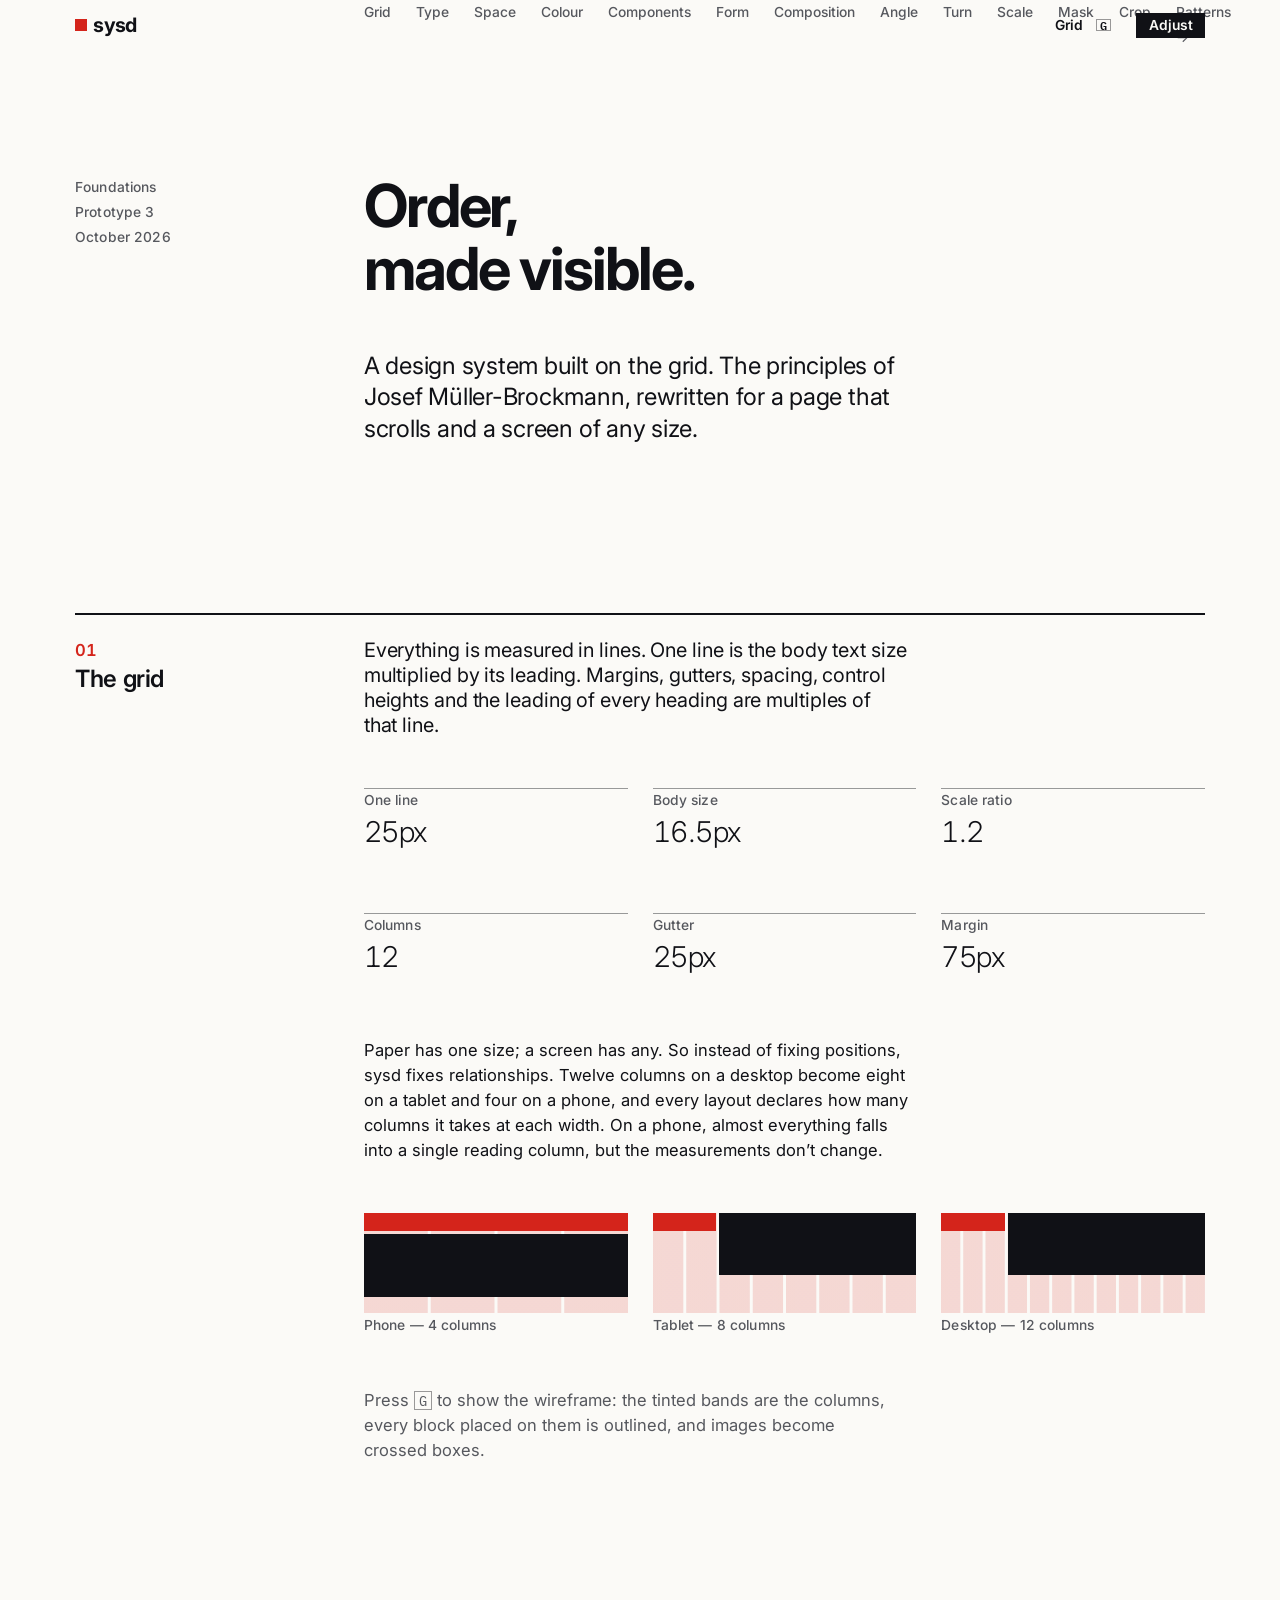
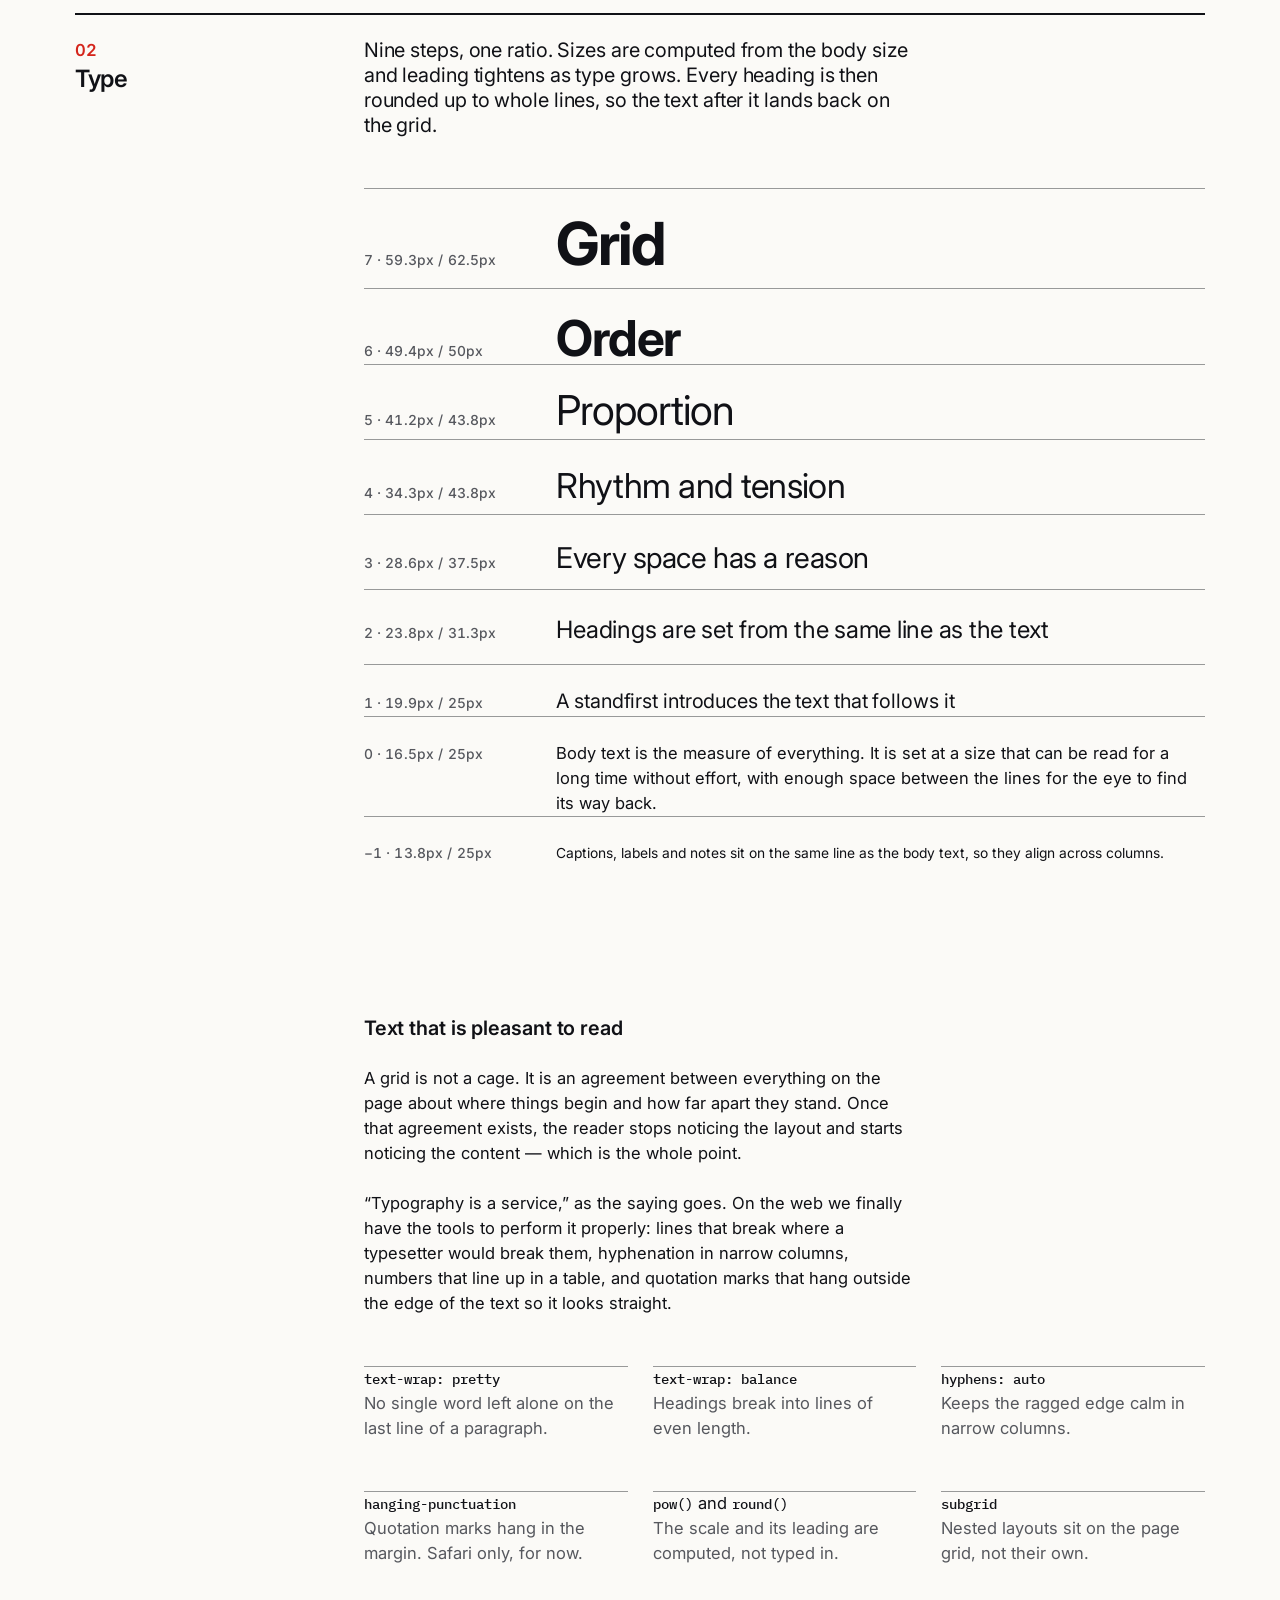
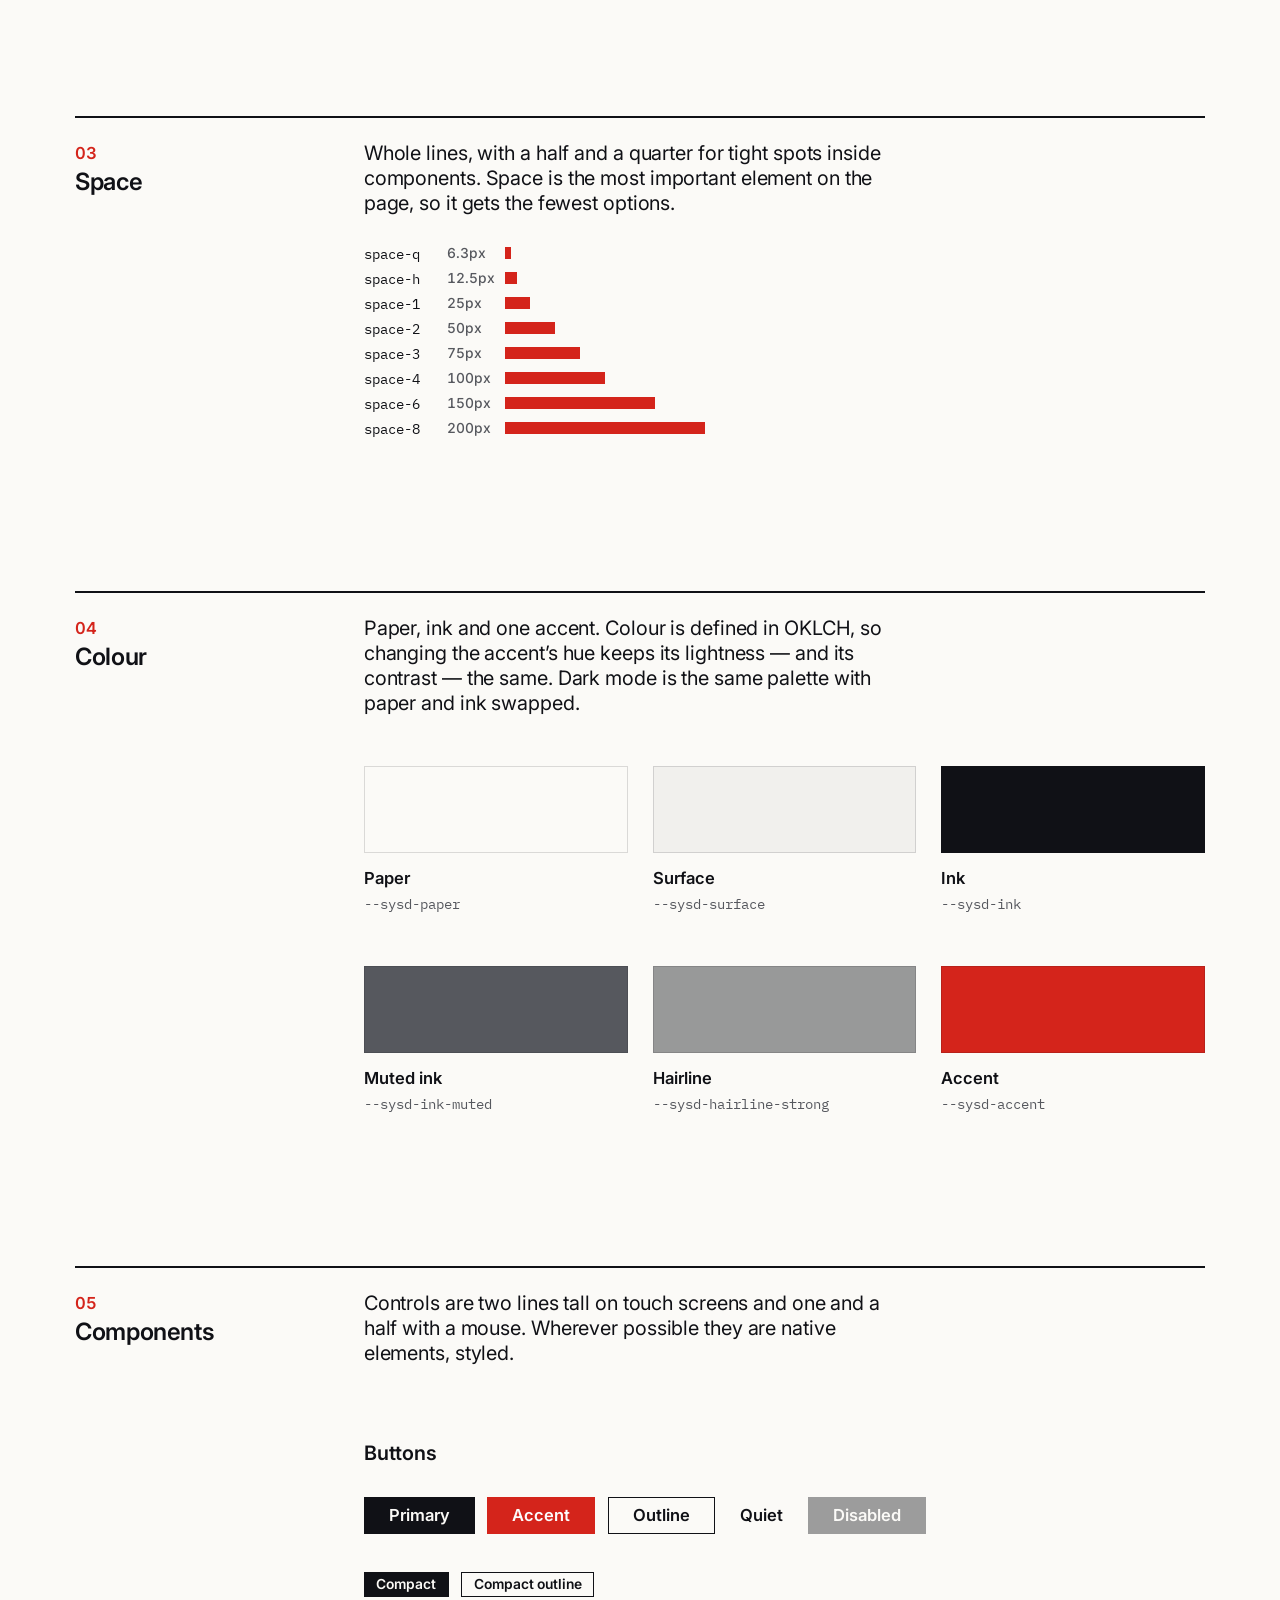
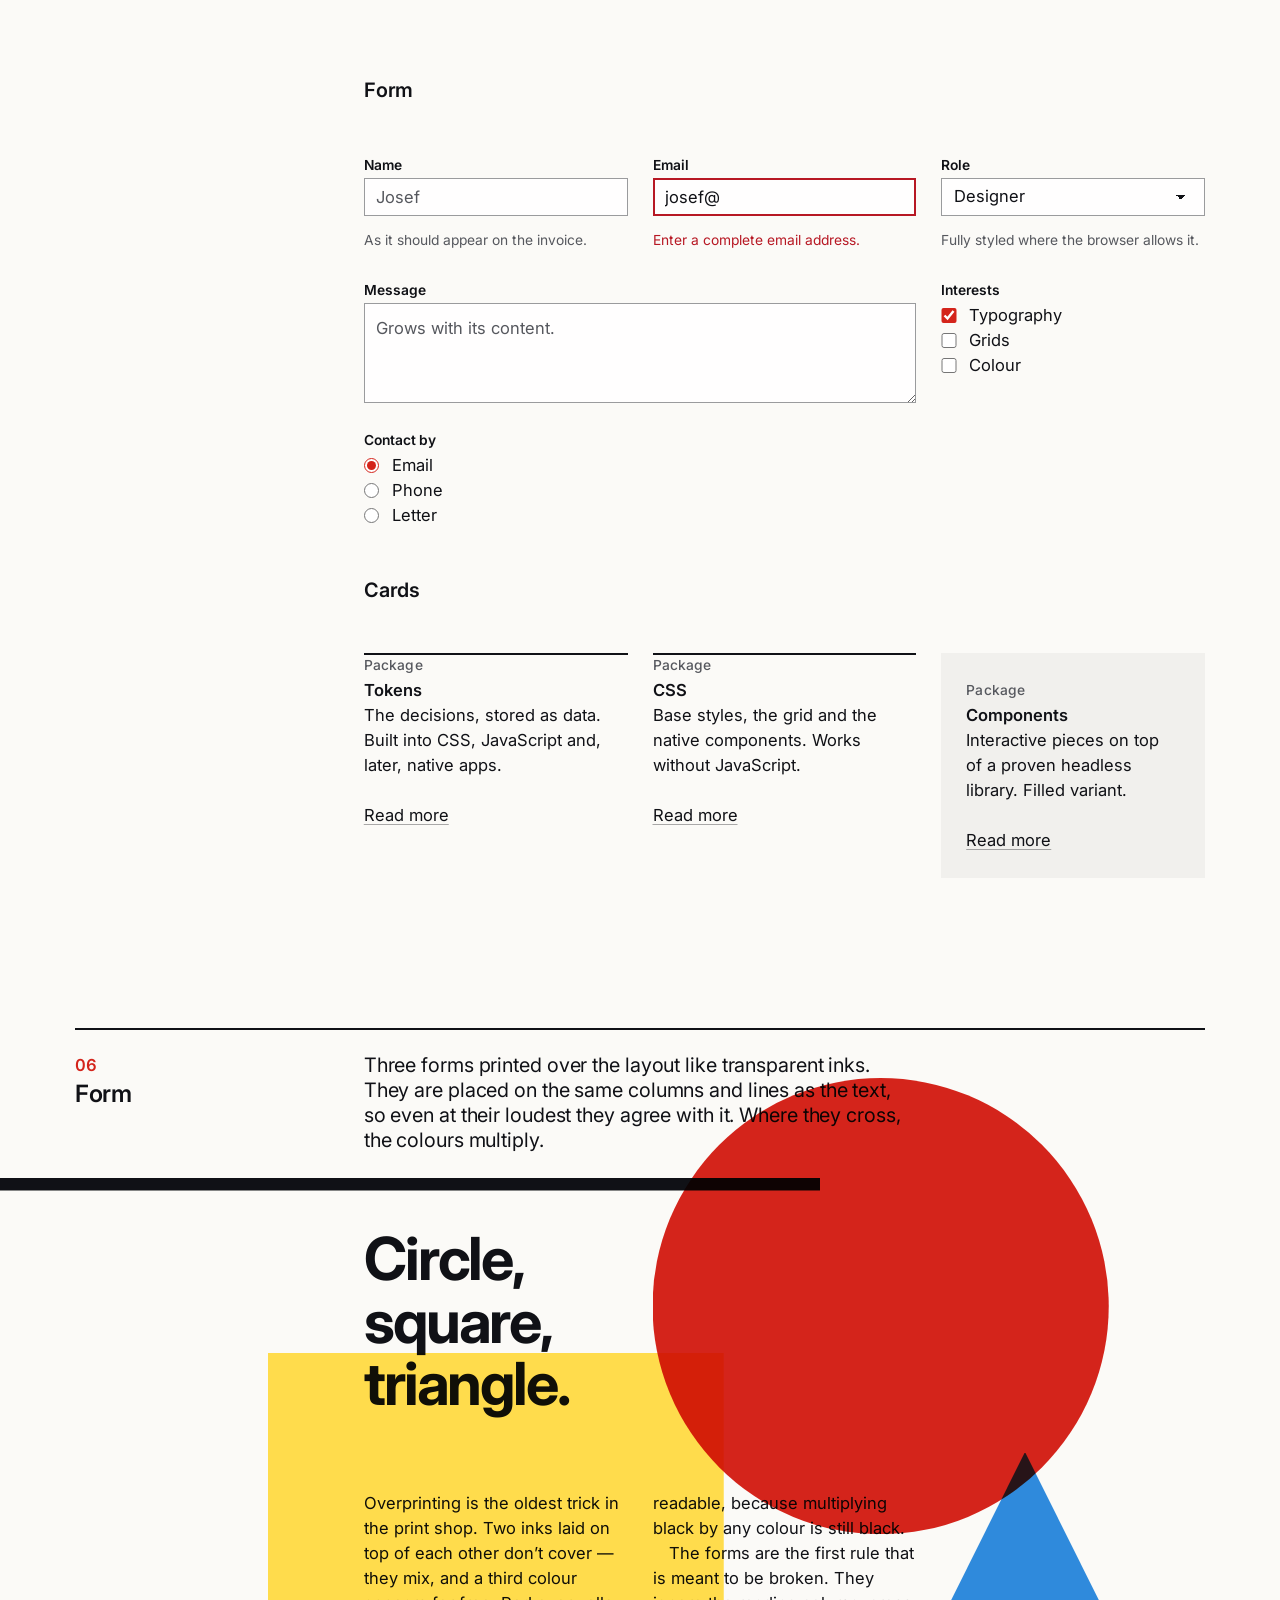
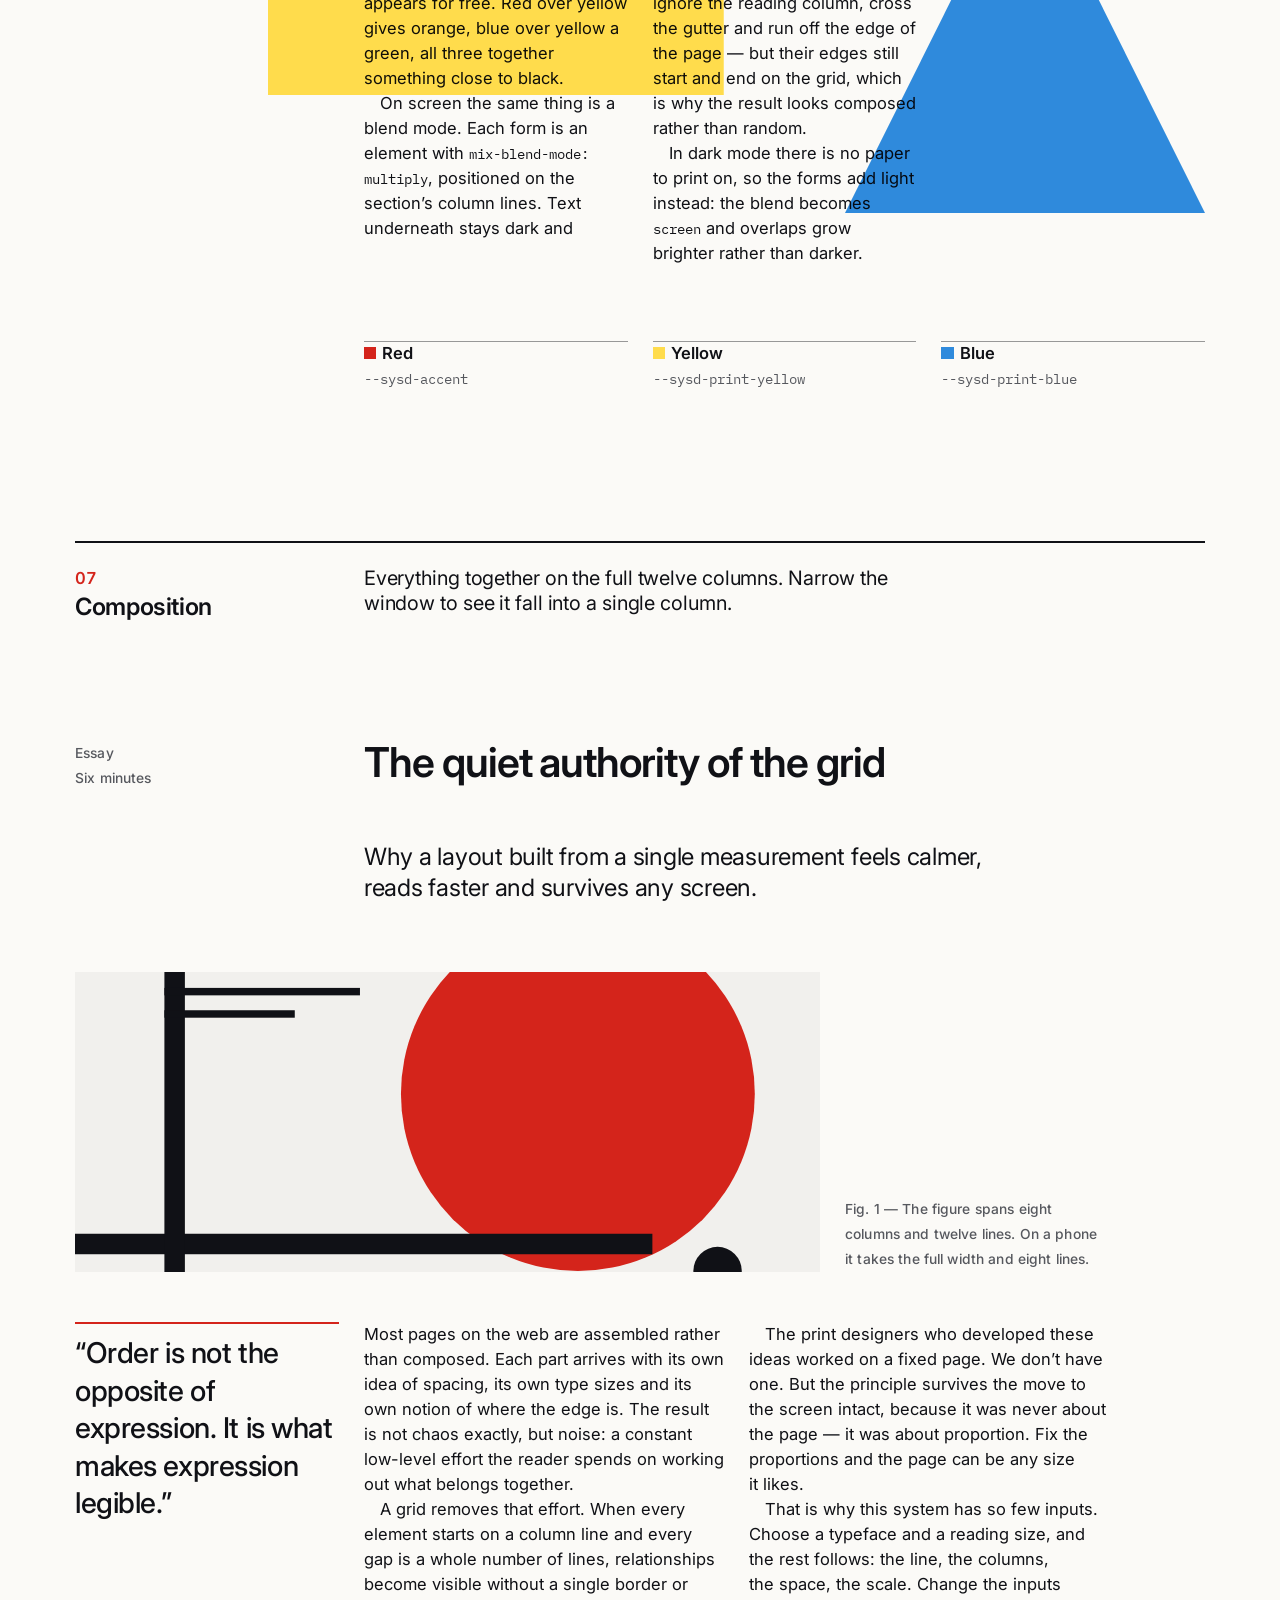
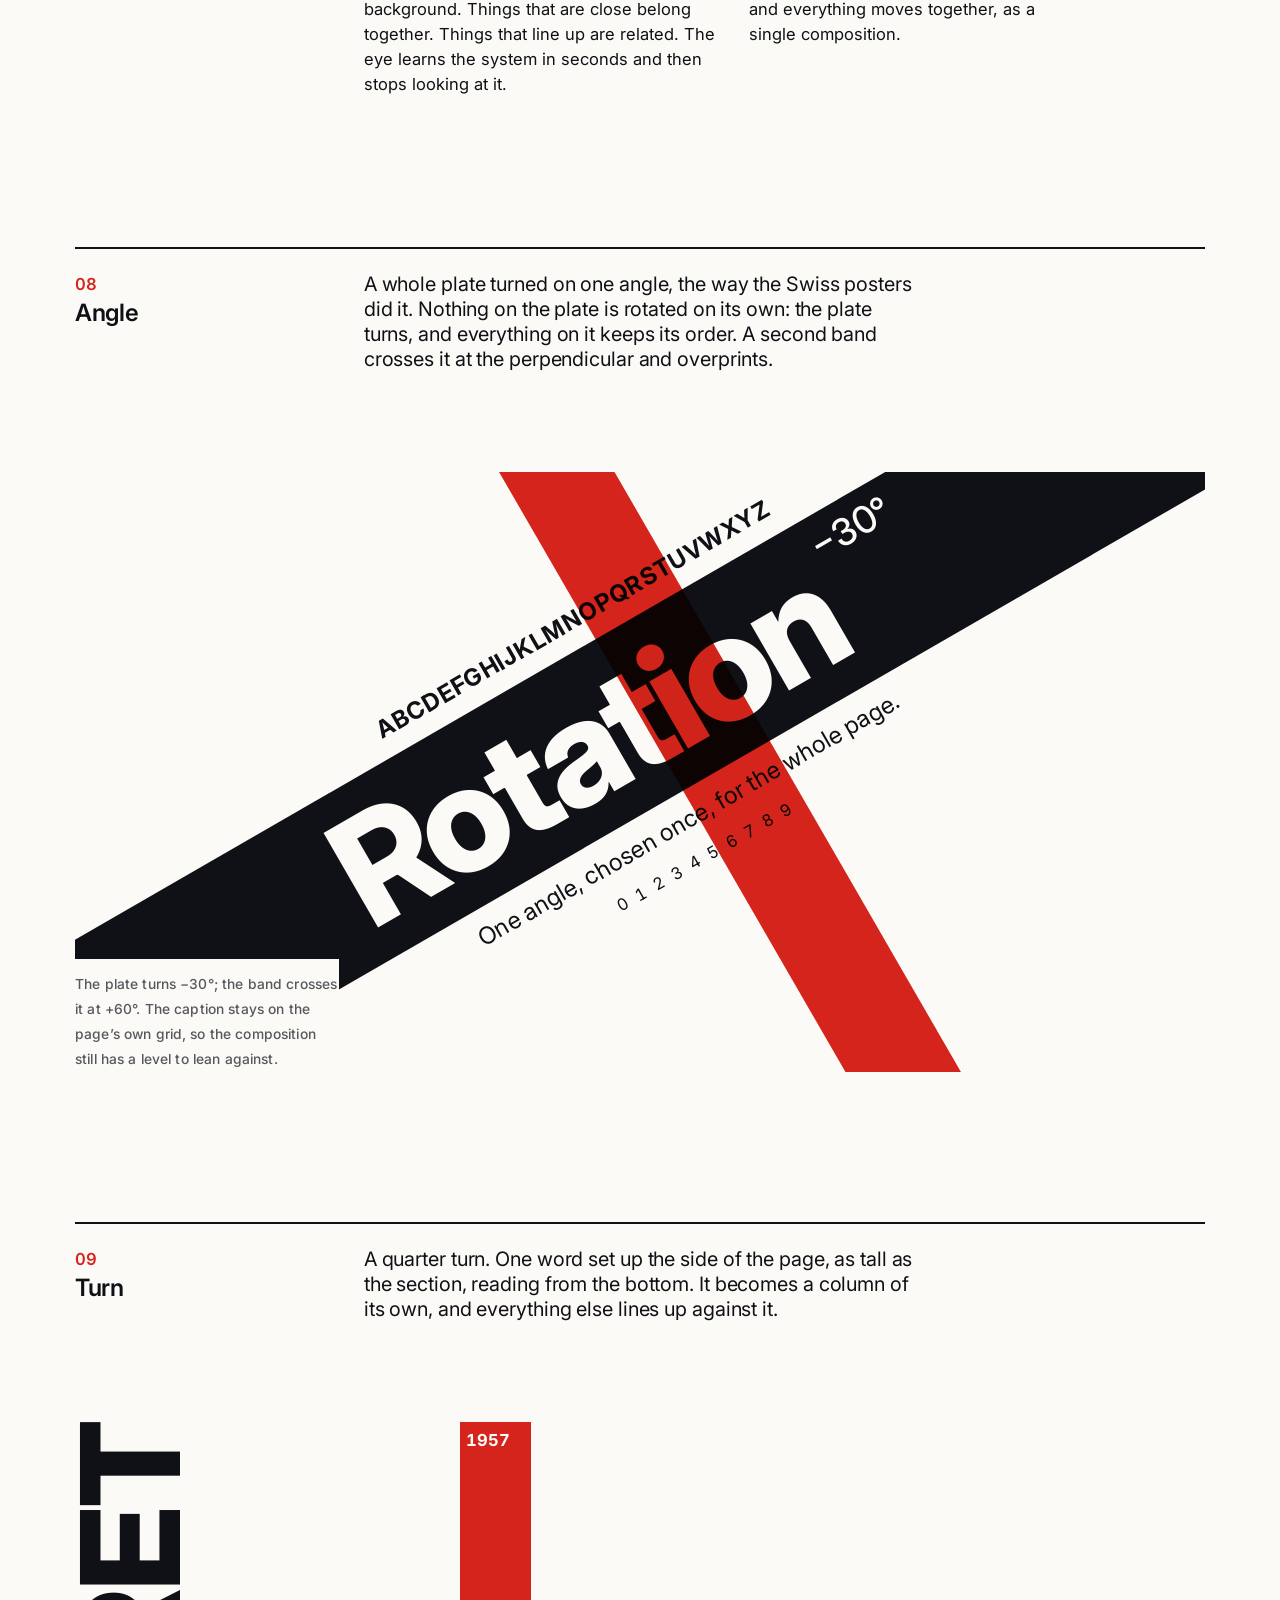
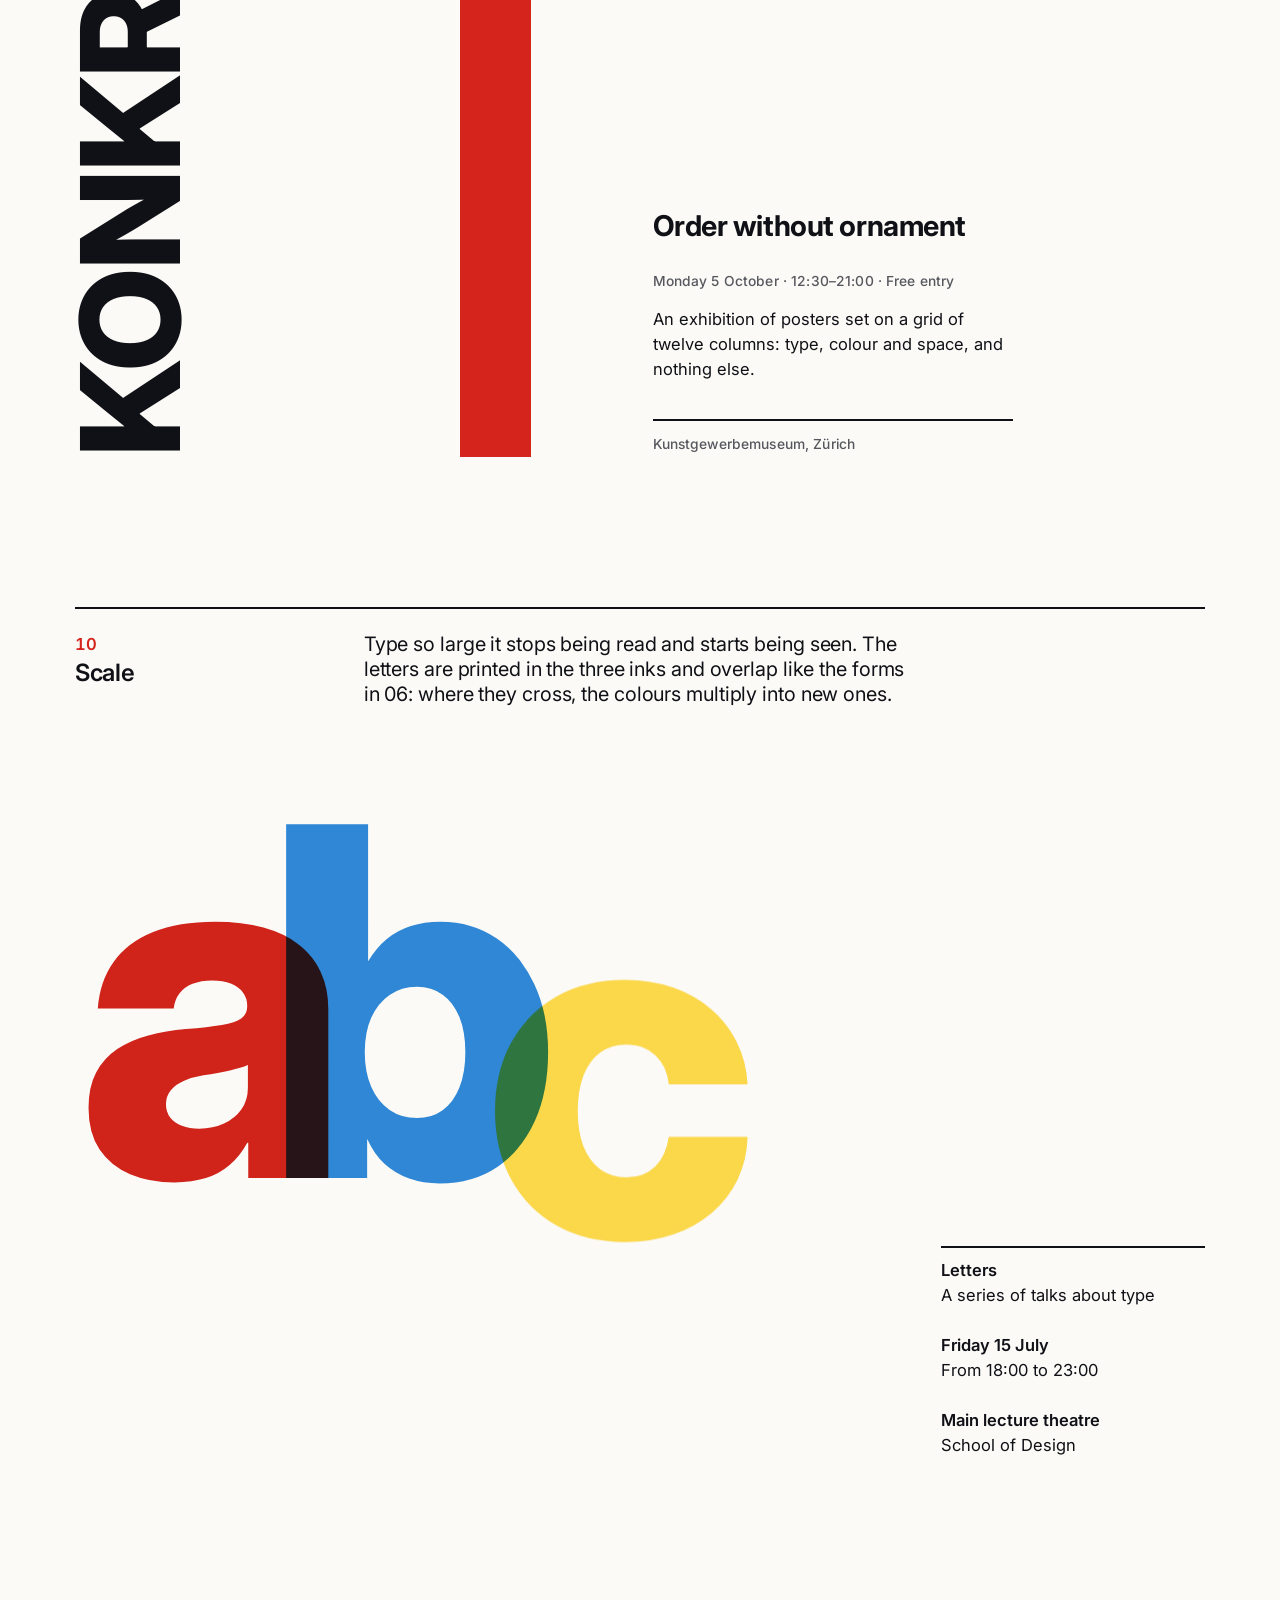
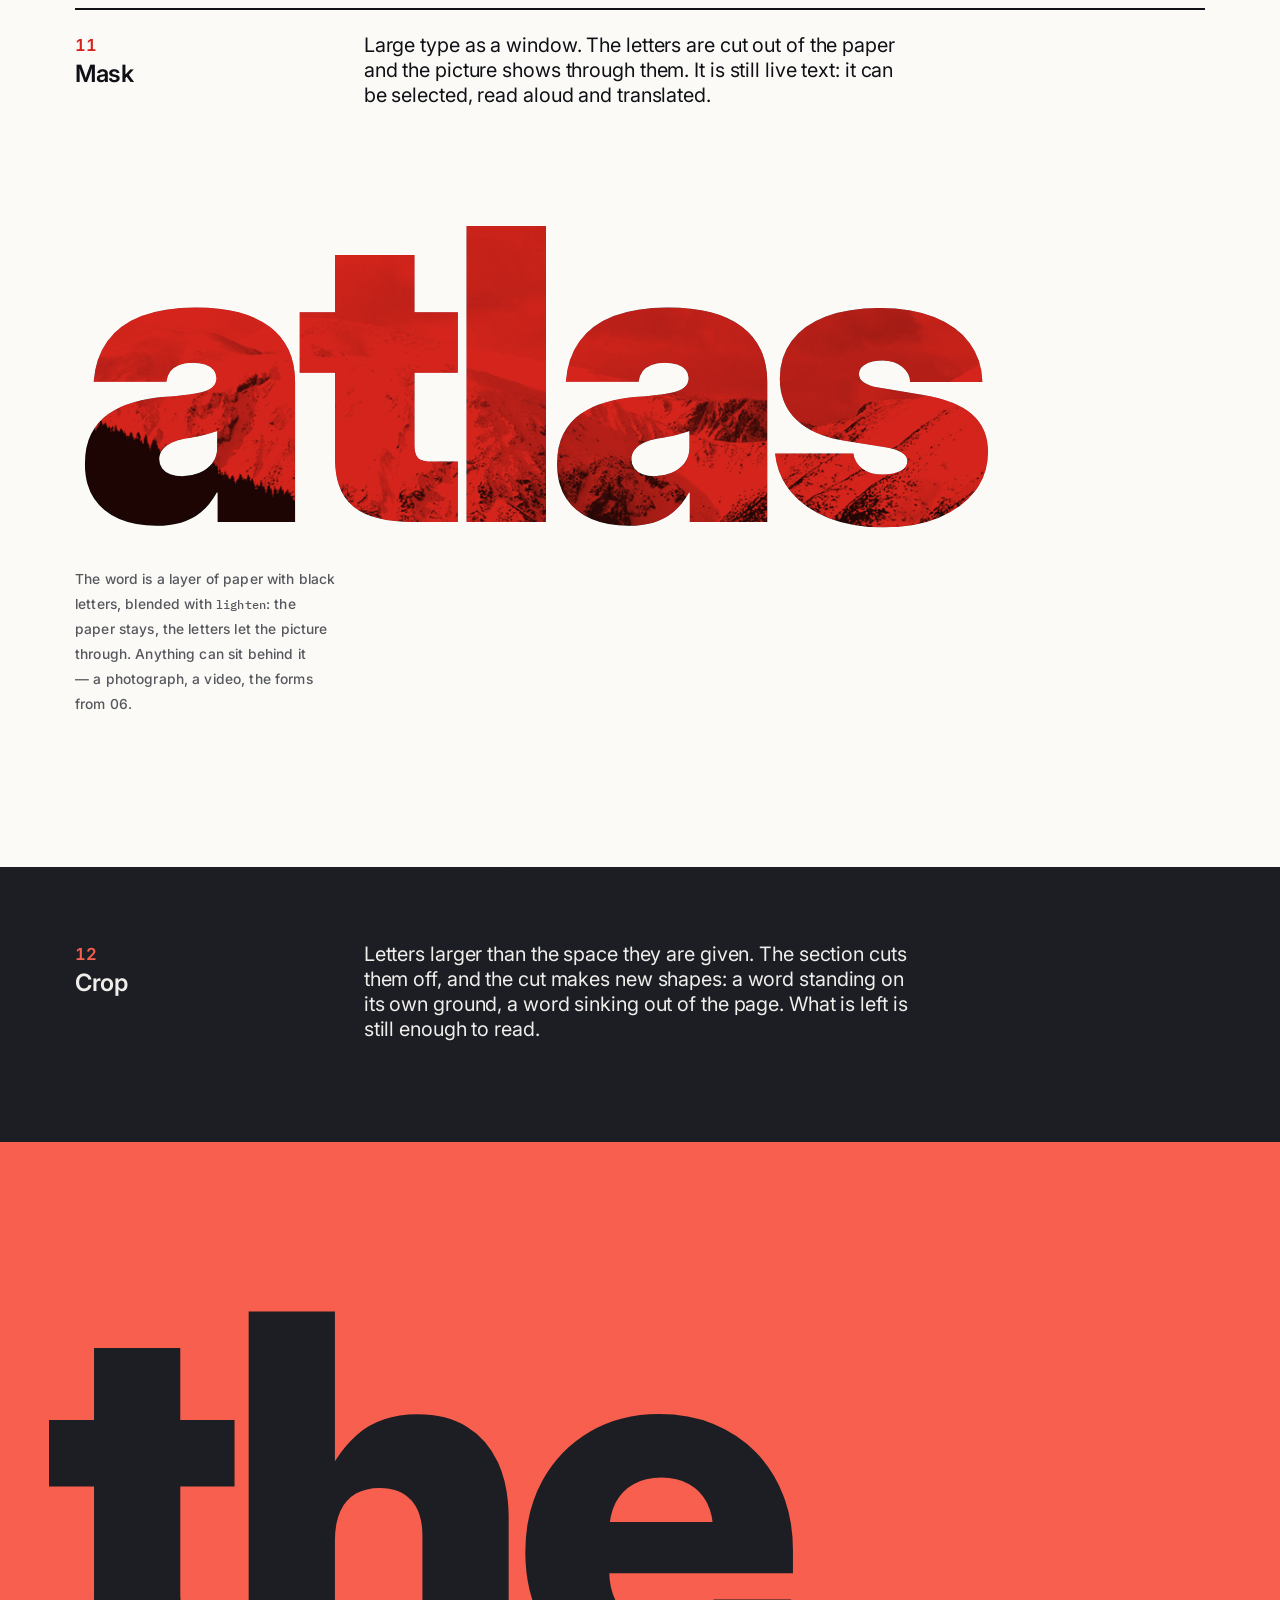
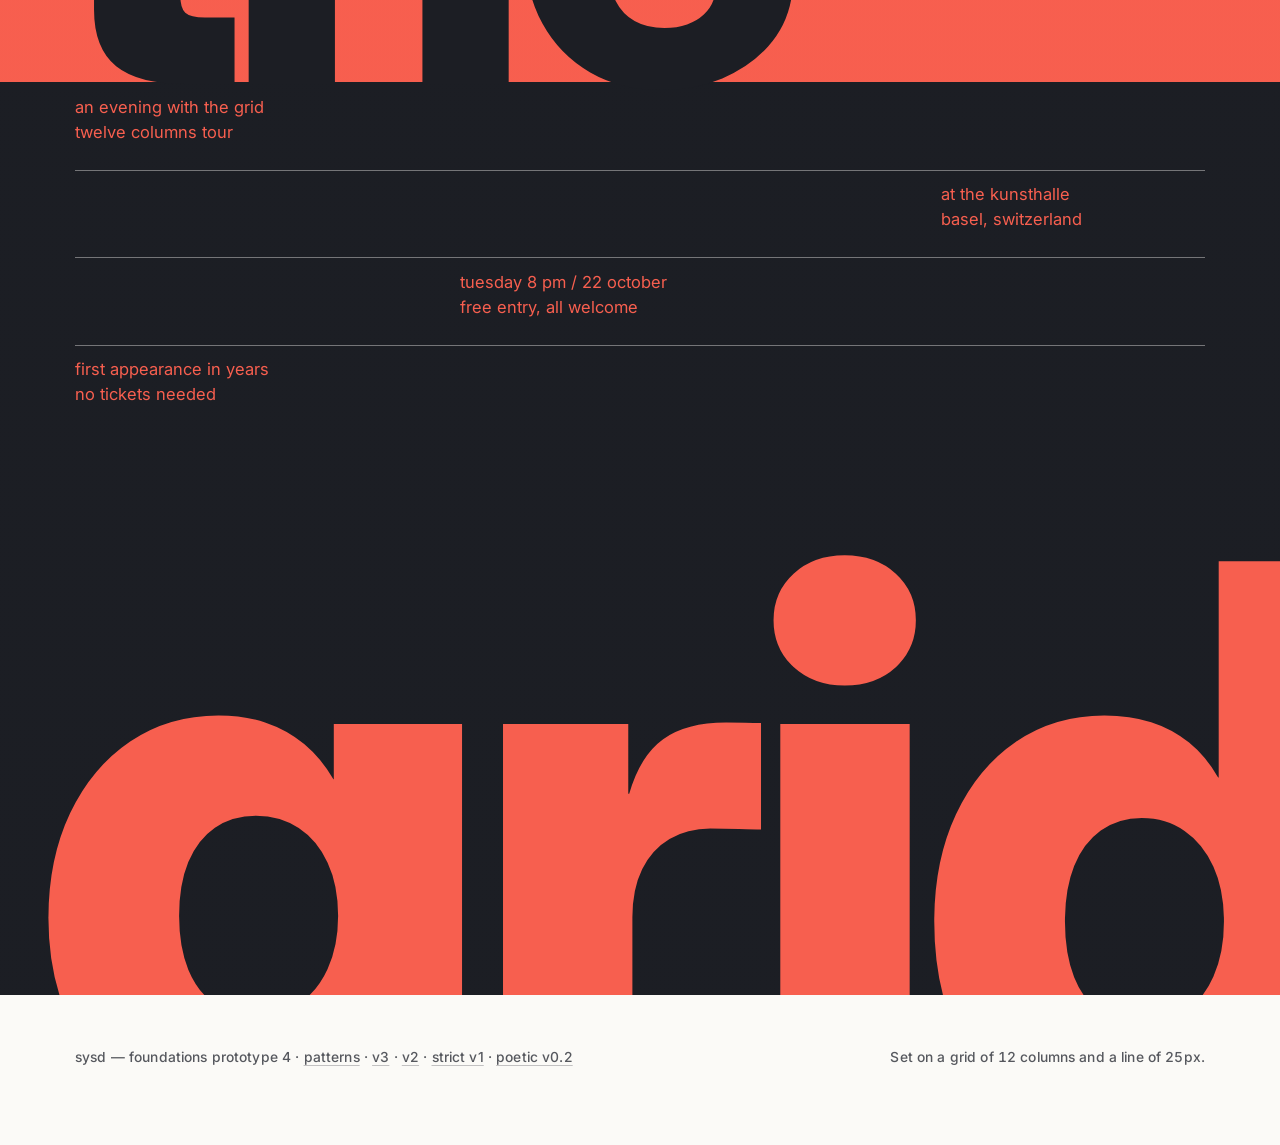
==== commit 186ee980: "Huge letters cropped by the section" ====
--- a/prototype/v4/index.html
+++ b/prototype/v4/index.html
@@ -24,6 +24,11 @@
     <a href="#components">Components</a>
     <a href="#form">Form</a>
     <a href="#composition">Composition</a>
+    <a href="#angle">Angle</a>
+    <a href="#turn">Turn</a>
+    <a href="#scale">Scale</a>
+    <a href="#mask">Mask</a>
+    <a href="#crop">Crop</a>
     <a href="patterns.html">Patterns →</a>
   </nav>
   <div class="site-tools sysd-actions">
@@ -329,6 +334,113 @@
     </article>
   </section>
 
+  <!-- 08 Angle -->
+  <section class="section sysd-asym sysd-rule" id="angle" aria-labelledby="angle-title">
+    <div class="sysd-aside section__head">
+      <p class="section__num">08</p>
+      <h2 id="angle-title">Angle</h2>
+    </div>
+    <div class="sysd-main">
+      <p class="sysd-step-1 sysd-measure">A whole plate turned on one angle, the way the Swiss posters did it. Nothing on the plate is rotated on its own: the plate turns, and everything on it keeps its order. A second band crosses it at the perpendicular and overprints.</p>
+    </div>
+
+    <div class="pattern-demo angle sysd-region">
+      <div class="angle__band" aria-hidden="true"></div>
+      <div class="angle__plate">
+        <p class="angle__alphabet" aria-hidden="true">ABCDEFGHIJKLMNOPQRSTUVWXYZ</p>
+        <p class="angle__title">Rotation<span>−30°</span></p>
+        <p class="angle__line">One angle, chosen once, for the whole page.</p>
+        <p class="angle__numbers" aria-hidden="true">0123456789</p>
+      </div>
+      <p class="sysd-label sysd-span angle__caption" style="--span-md: 4; --span-lg: 3">The plate turns −30°; the band crosses it at +60°. The caption stays on the page’s own grid, so the composition still has a level to lean against.</p>
+    </div>
+  </section>
+
+  <!-- 09 Turn -->
+  <section class="section sysd-asym sysd-rule" id="turn" aria-labelledby="turn-title">
+    <div class="sysd-aside section__head">
+      <p class="section__num">09</p>
+      <h2 id="turn-title">Turn</h2>
+    </div>
+    <div class="sysd-main">
+      <p class="sysd-step-1 sysd-measure">A quarter turn. One word set up the side of the page, as tall as the section, reading from the bottom. It becomes a column of its own, and everything else lines up against it.</p>
+    </div>
+
+    <div class="pattern-demo turn sysd-region">
+      <p class="turn__word sysd-span" style="--span: 2; --span-md: 3; --span-lg: 3">Konkret</p>
+      <div class="turn__bar sysd-span" style="--start: 3; --span: 1; --start-md: 4; --span-md: 1; --start-lg: 5; --span-lg: 1" aria-hidden="true"><span>1957</span></div>
+      <div class="turn__text sysd-span" style="--start: 1; --span: 4; --start-md: 5; --span-md: 4; --start-lg: 7; --span-lg: 4">
+        <p class="sysd-step-3">Order without ornament</p>
+        <p class="sysd-label">Monday 5 October · 12:30–21:00 · Free entry</p>
+        <p>An exhibition of posters set on a grid of twelve columns: type, colour and space, and nothing else.</p>
+        <p class="sysd-label turn__place">Kunstgewerbemuseum, Zürich</p>
+      </div>
+    </div>
+  </section>
+
+  <!-- 10 Scale -->
+  <section class="section sysd-asym sysd-rule" id="scale" aria-labelledby="scale-title">
+    <div class="sysd-aside section__head">
+      <p class="section__num">10</p>
+      <h2 id="scale-title">Scale</h2>
+    </div>
+    <div class="sysd-main">
+      <p class="sysd-step-1 sysd-measure">Type so large it stops being read and starts being seen. The letters are printed in the three inks and overlap like the forms in 06: where they cross, the colours multiply into new ones.</p>
+    </div>
+
+    <div class="pattern-demo scale sysd-region">
+      <p class="scale__glyphs sysd-span" style="--span-lg: 10" aria-label="abc"><span>a</span><span>b</span><span>c</span></p>
+      <div class="scale__info sysd-span" style="--span-md: 4; --start-md: 5; --start-lg: 10; --span-lg: 3">
+        <p><b>Letters</b><br>A series of talks about type</p>
+        <p><b>Friday 15 July</b><br>From 18:00 to 23:00</p>
+        <p><b>Main lecture theatre</b><br>School of Design</p>
+      </div>
+    </div>
+  </section>
+
+  <!-- 11 Mask -->
+  <section class="section sysd-asym sysd-rule" id="mask" aria-labelledby="mask-title">
+    <div class="sysd-aside section__head">
+      <p class="section__num">11</p>
+      <h2 id="mask-title">Mask</h2>
+    </div>
+    <div class="sysd-main">
+      <p class="sysd-step-1 sysd-measure">Large type as a window. The letters are cut out of the paper and the picture shows through them. It is still live text: it can be selected, read aloud and translated.</p>
+    </div>
+
+    <div class="pattern-demo mask sysd-region">
+      <div class="mask__stage">
+        <div class="sysd-media sysd-media--duotone mask__picture" aria-hidden="true"><img src="img/mountains.jpg" width="2400" height="1200" alt="" style="--focus: 50% 75%"></div>
+        <p class="mask__word">Atlas</p>
+      </div>
+      <p class="sysd-label sysd-span mask__caption" style="--span-md: 4; --span-lg: 3">The word is a layer of paper with black letters, blended with <code>lighten</code>: the paper stays, the letters let the picture through. Anything can sit behind it — a photograph, a video, the forms from 06.</p>
+    </div>
+  </section>
+
+  <!-- 12 Crop -->
+  <section class="section sysd-asym sysd-negative sysd-bleed-paper crop" id="crop" aria-labelledby="crop-title">
+    <div class="sysd-aside section__head">
+      <p class="section__num">12</p>
+      <h2 id="crop-title">Crop</h2>
+    </div>
+    <div class="sysd-main">
+      <p class="sysd-step-1 sysd-measure">Letters larger than the space they are given. The section cuts them off, and the cut makes new shapes: a word standing on its own ground, a word sinking out of the page. What is left is still enough to read.</p>
+    </div>
+
+    <div class="pattern-demo crop__poster sysd-region">
+      <div class="crop__band">
+        <p class="crop__top">the</p>
+      </div>
+      <ul class="crop__rows sysd-region">
+        <li class="sysd-region"><p class="sysd-span" style="--span-md: 4; --span-lg: 4">an evening with the grid<br>twelve columns tour</p></li>
+        <li class="sysd-region"><p class="sysd-span" style="--start-md: 5; --span-md: 4; --start-lg: 10; --span-lg: 3">at the kunsthalle<br>basel, switzerland</p></li>
+        <li class="sysd-region"><p class="sysd-span" style="--start-md: 3; --span-md: 4; --start-lg: 5; --span-lg: 4">tuesday 8 pm / 22 october<br>free entry, all welcome</p></li>
+        <li class="sysd-region"><p class="sysd-span" style="--span-md: 4; --span-lg: 4">first appearance in years<br>no tickets needed</p></li>
+      </ul>
+      <p class="crop__bottom">grid</p>
+    </div>
+  </section>
+
 </main>
 
 <footer class="site-footer sysd-page">
--- a/prototype/v4/prototype.css
+++ b/prototype/v4/prototype.css
@@ -160,6 +160,155 @@
   .composition__quote p::before { content: "“"; }
   .composition__quote p::after { content: "”"; }
   .composition__body p + p { text-indent: 1em; }
+
+  /* -------------------------------------------- 08–11 poster sections */
+  .pattern-demo { margin-block-start: var(--sysd-space-4); }
+
+  /* Inks overprint: multiply on paper, screen on a dark ground (as .sysd-shape) */
+  .angle__band, .scale__glyphs > span { mix-blend-mode: multiply; }
+  @media (prefers-color-scheme: dark) {
+    :root:not([data-theme="light"]) :is(.angle__band, .scale__glyphs > span) { mix-blend-mode: screen; }
+  }
+  :root[data-theme="dark"] :is(.angle__band, .scale__glyphs > span) { mix-blend-mode: screen; }
+
+  /* 08 Angle — one plate turned on one angle, a band crossing it */
+  .angle {
+    position: relative;
+    isolation: isolate;
+    overflow: clip;
+    align-content: end;
+    min-block-size: calc(var(--sysd-u) * 24);
+  }
+  .angle__plate {
+    position: absolute;
+    inset-inline-start: 50%;
+    inset-block-start: 44%;
+    inline-size: 170%;
+    translate: -50% -50%;
+    rotate: -30deg;
+    display: grid;
+    justify-items: center;
+    gap: var(--sysd-space-h);
+  }
+  .angle__alphabet { font-size: var(--sysd-fs-2); line-height: var(--sysd-lh-2); font-weight: 700; letter-spacing: 0.04em; }
+  .angle__title {
+    justify-self: stretch;
+    padding-block: var(--sysd-space-h);
+    background: var(--sysd-ink);
+    color: var(--sysd-paper);
+    text-align: center;
+    font-size: min(12vw, calc(var(--sysd-u) * 6));
+    line-height: 1;
+    font-weight: 800;
+    letter-spacing: -0.04em;
+  }
+  .angle__title span { margin-inline-start: 0.4em; font-size: 0.25em; font-weight: 500; letter-spacing: 0; vertical-align: top; }
+  .angle__line { font-size: var(--sysd-fs-2); line-height: var(--sysd-lh-2); }
+  .angle__numbers { letter-spacing: 0.6em; font-variant-numeric: tabular-nums; }
+  .angle__band {
+    position: absolute;
+    z-index: 1;
+    inset-inline-start: 58%;
+    inset-block-start: 50%;
+    inline-size: 250%;
+    block-size: calc(var(--sysd-u) * 4);
+    translate: -50% -50%;
+    rotate: 60deg;
+    background: var(--sysd-accent);
+    pointer-events: none;
+  }
+  .angle__caption { position: relative; z-index: 2; padding-block-start: var(--sysd-space-h); background: var(--sysd-paper); }
+
+  /* 09 Turn — a word up the side of the page, reading from the bottom */
+  .turn { align-items: end; }
+  .turn__word {
+    writing-mode: vertical-rl;
+    rotate: 180deg;
+    justify-self: start;
+    font-size: calc(var(--sysd-u) * 3.5);
+    line-height: 0.8;
+    font-weight: 800;
+    letter-spacing: -0.02em;
+    text-transform: uppercase;
+    white-space: nowrap;
+  }
+  .turn__bar {
+    align-self: stretch;
+    padding: var(--sysd-space-q);
+    background: var(--sysd-accent);
+    color: var(--sysd-on-accent);
+    font-weight: 700;
+    font-variant-numeric: tabular-nums;
+  }
+  .turn__text { display: grid; gap: var(--sysd-space-h); }
+  .turn__text .sysd-step-3 { font-weight: 700; }
+  .turn__place { margin-block-start: var(--sysd-space-1); padding-block-start: var(--sysd-space-h); box-shadow: inset 0 var(--sysd-stroke-strong) 0 var(--sysd-ink); }
+  @media (max-width: 39.99rem) { .turn__text { margin-block-start: var(--sysd-space-2); } }
+  @media (min-width: 40rem) { .turn__word { font-size: calc(var(--sysd-u) * 4.5); } }
+  @media (min-width: 64rem) { .turn__word { font-size: calc(var(--sysd-u) * 5.5); } }
+
+  /* 10 Scale — letters as large as forms, in the three inks */
+  /* Sized to the page, not to a container: container-type would switch off the subgrid */
+  .scale { row-gap: var(--sysd-space-2); align-items: start; }
+  .scale__glyphs {
+    display: flex;
+    font-size: min(38vw, 38rem);
+    line-height: 0.8;
+    font-weight: 800;
+    letter-spacing: -0.02em;
+  }
+  .scale__glyphs > span:nth-child(1) { color: var(--sysd-accent); }
+  .scale__glyphs > span:nth-child(2) { margin-inline-start: -0.16em; color: var(--sysd-print-blue); }
+  .scale__glyphs > span:nth-child(3) { margin-inline-start: -0.14em; color: var(--sysd-print-yellow); translate: 0 0.12em; }
+  .scale__info { display: grid; gap: var(--sysd-space-1); padding-block-start: var(--sysd-space-h); box-shadow: inset 0 var(--sysd-stroke-strong) 0 var(--sysd-ink); }
+
+  /* 11 Mask — a layer of paper with black letters, blended with lighten:
+     the paper stays, the letters let the picture through. On a dark ground
+     the letters are white and the blend is darken. */
+  .mask { row-gap: var(--sysd-space-1); }
+  .mask__stage { grid-column: 1 / -1; position: relative; isolation: isolate; overflow: clip; container-type: inline-size; }
+  .mask__picture { position: absolute; inset: 0; aspect-ratio: auto; isolation: isolate; }
+  .mask__word {
+    position: relative;
+    background: var(--sysd-paper);
+    color: black;
+    mix-blend-mode: lighten;
+    font-size: 36cqi;
+    line-height: 0.82;
+    font-weight: 900;
+    letter-spacing: -0.04em;
+    text-transform: lowercase;
+  }
+  @media (prefers-color-scheme: dark) {
+    :root:not([data-theme="light"]) .mask__word { color: white; mix-blend-mode: darken; }
+  }
+  :root[data-theme="dark"] .mask__word { color: white; mix-blend-mode: darken; }
+
+  /* 12 Crop — letters larger than the section, cut off by its edges.
+     The page clips sideways overflow, so they can run to the viewport edge. */
+  .section.crop { padding-block-end: 0; overflow-y: clip; }
+  .crop__band {
+    grid-column: 1 / -1;
+    padding-block-start: var(--sysd-space-4);
+    background: var(--sysd-accent);
+    border-image: conic-gradient(var(--sysd-accent) 0 0) fill 0 / / 0 100vw;
+  }
+  .crop__top, .crop__bottom {
+    margin-inline-start: -0.06em;
+    line-height: 1;
+    font-weight: 800;
+    letter-spacing: -0.04em;
+    white-space: nowrap;
+  }
+  /* In the section's own paper, standing on the baseline: with a line-height
+     of 1, Inter's baseline sits 0.137em above the box, so the letters run
+     into the paper below and become part of it */
+  .crop__top { margin-block-end: -0.14em; font-size: min(40vw, 40rem); color: var(--sysd-paper); }
+  .crop__rows { margin: 0; padding: 0; list-style: none; color: var(--sysd-accent); }
+  .crop__rows > li { padding-block: var(--sysd-space-h) var(--sysd-space-1); min-block-size: calc(var(--sysd-u) * 3); }
+  .crop__rows > li + li { box-shadow: inset 0 var(--sysd-stroke) 0 var(--sysd-hairline-strong); }
+  /* Sinks out of the section: only the top seven tenths of the x-height stay */
+  .crop__bottom { margin-block: var(--sysd-space-1) -0.3em; font-size: min(60vw, 60rem); color: var(--sysd-accent); }
 
   .poster-bg { fill: var(--sysd-surface); }
   .poster-accent { fill: var(--sysd-accent); }
